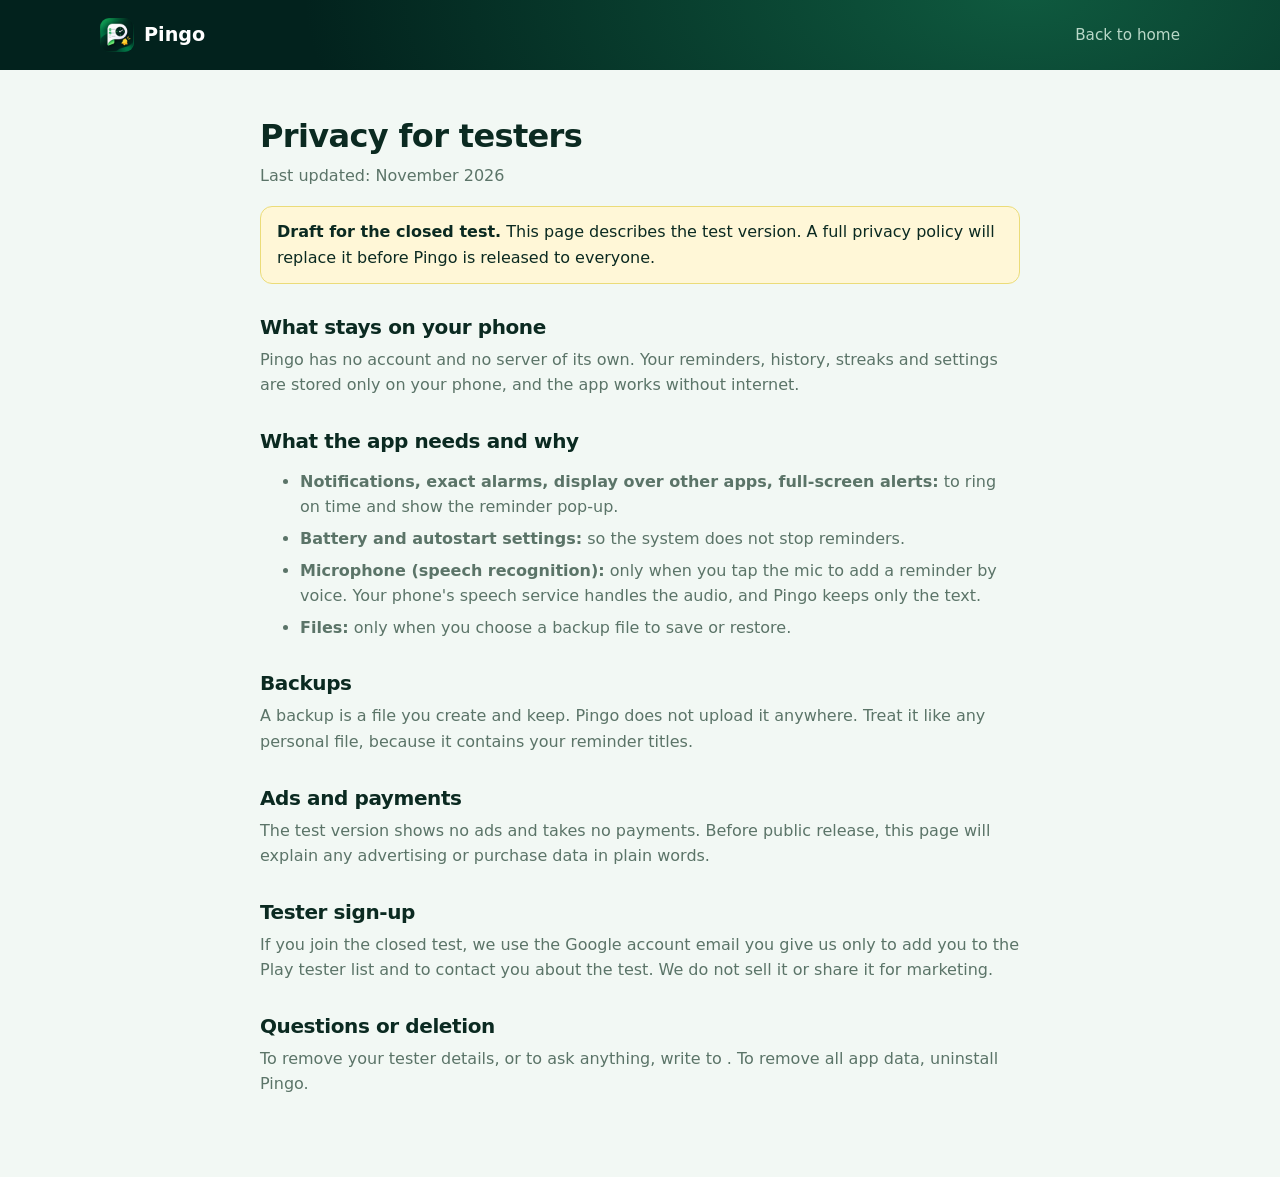
==== privacy.html @ 2e3fc1c7 "Pingo closed-test site Co-Authored-By: Claude Sonnet 5.5 <noreply@anthropic.com> Claude-Session: htt" ====
<!doctype html>
<html lang="en">
<head>
  <meta charset="utf-8">
  <meta name="viewport" content="width=device-width, initial-scale=1">
  <title>Pingo privacy</title>
  <meta name="robots" content="noindex">
  <link rel="icon" type="image/png" href="assets/favicon.png">
  <link rel="stylesheet" href="styles.css">
</head>
<body>
<header class="hero"><div class="wrap"><nav class="nav"><a class="brand" href="index.html"><img src="assets/icon-192.png" alt="" width="34" height="34">Pingo</a><a class="link" href="index.html">Back to home</a></nav></div></header>
<main class="wrap">
  <article class="doc">
    <h1>Privacy for testers</h1>
    <p>Last updated: November 2026</p>
    <div class="draft"><b>Draft for the closed test.</b> This page describes the test version. A full privacy policy will replace it before Pingo is released to everyone.</div>

    <h2>What stays on your phone</h2>
    <p>Pingo has no account and no server of its own. Your reminders, history, streaks and settings are stored only on your phone, and the app works without internet.</p>

    <h2>What the app needs and why</h2>
    <ul>
      <li><b>Notifications, exact alarms, display over other apps, full-screen alerts:</b> to ring on time and show the reminder pop-up.</li>
      <li><b>Battery and autostart settings:</b> so the system does not stop reminders.</li>
      <li><b>Microphone (speech recognition):</b> only when you tap the mic to add a reminder by voice. Your phone's speech service handles the audio, and Pingo keeps only the text.</li>
      <li><b>Files:</b> only when you choose a backup file to save or restore.</li>
    </ul>

    <h2>Backups</h2>
    <p>A backup is a file you create and keep. Pingo does not upload it anywhere. Treat it like any personal file, because it contains your reminder titles.</p>

    <h2>Ads and payments</h2>
    <p>The test version shows no ads and takes no payments. Before public release, this page will explain any advertising or purchase data in plain words.</p>

    <h2>Tester sign-up</h2>
    <p>If you join the closed test, we use the Google account email you give us only to add you to the Play tester list and to contact you about the test. We do not sell it or share it for marketing.</p>

    <h2>Questions or deletion</h2>
    <p>To remove your tester details, or to ask anything, write to <a data-email href="#">the contact address on the home page</a>. To remove all app data, uninstall Pingo.</p>
  </article>
</main>
<script src="app.js"></script>
</body>
</html>
---- styles.css ----
:root {
  --bg: #f2f8f4; --card: #ffffff; --text: #0b2a21; --muted: #5b7468; --border: #cfe3d8;
  --primary: #157f42; --leaf: #1cab5b; --soft: #e3f4ea; --deep: #02221d; --bell: #fed839;
  --danger: #dc2626; --amber: #d97706; --radius: 18px;
}
@media (prefers-color-scheme: dark) {
  :root {
    --bg: #02221d; --card: #0a3228; --text: #e8f5ee; --muted: #9db8ab; --border: #1d5a47;
    --primary: #52d961; --soft: #0f3b2c;
  }
}
* { box-sizing: border-box; }
html { scroll-behavior: smooth; }
body {
  margin: 0; background: var(--bg); color: var(--text); line-height: 1.6;
  font-family: system-ui, -apple-system, "Segoe UI", Roboto, "Helvetica Neue", Arial, sans-serif;
  -webkit-font-smoothing: antialiased;
}
img { max-width: 100%; display: block; }
a { color: var(--primary); }
.wrap { width: min(1080px, 100% - 40px); margin-inline: auto; }
h1, h2, h3 { line-height: 1.15; margin: 0; letter-spacing: -0.02em; }
h2 { font-size: clamp(1.6rem, 3.4vw, 2.2rem); }
p { margin: 0; }
.eyebrow { color: var(--primary); font-weight: 700; font-size: .8rem; letter-spacing: .12em; text-transform: uppercase; }
.lead { color: var(--muted); font-size: 1.08rem; max-width: 60ch; }

/* top bar + hero (always dark) */
.hero { background: radial-gradient(1200px 600px at 80% -10%, #0f5a3f 0%, transparent 60%), var(--deep); color: #e8f5ee; }
.nav { display: flex; align-items: center; justify-content: space-between; padding: 18px 0; gap: 16px; }
.brand { display: flex; align-items: center; gap: 10px; font-weight: 800; font-size: 1.2rem; color: #fff; text-decoration: none; }
.brand img { width: 34px; height: 34px; border-radius: 9px; }
.nav a.link { color: #b9d8c8; text-decoration: none; font-size: .95rem; margin-left: 22px; }
.nav a.link:hover { color: #fff; }
.hero-grid { display: grid; grid-template-columns: 1.1fr .9fr; gap: 48px; align-items: center; padding: 36px 0 84px; }
.tag { display: inline-block; background: rgba(254,216,57,.14); color: var(--bell); border: 1px solid rgba(254,216,57,.35);
  padding: 5px 12px; border-radius: 99px; font-size: .82rem; font-weight: 600; margin-bottom: 18px; }
.hero h1 { font-size: clamp(2.2rem, 5.4vw, 3.6rem); color: #fff; }
.hero h1 em { font-style: normal; color: var(--bell); }
.hero .lead { color: #b9d8c8; margin-top: 18px; }
.cta-row { display: flex; flex-wrap: wrap; gap: 12px; margin-top: 28px; }
.btn { display: inline-flex; align-items: center; justify-content: center; gap: 8px; padding: 14px 22px; border-radius: 14px;
  font-weight: 700; font-size: 1rem; text-decoration: none; border: 1.5px solid transparent; cursor: pointer; font-family: inherit; }
.btn.primary { background: var(--bell); color: #02221d; }
.btn.primary:hover { filter: brightness(1.05); }
.btn.ghost { border-color: rgba(255,255,255,.3); color: #fff; background: transparent; }
.btn.ghost:hover { background: rgba(255,255,255,.08); }
.btn.green { background: var(--primary); color: #fff; }
@media (prefers-color-scheme: dark) { .btn.green { color: #02221d; } }
.btn.outline { border-color: var(--border); color: var(--text); background: var(--card); }
.btn[aria-disabled="true"] { opacity: .55; pointer-events: none; }
.hero .note { color: #86ab99; font-size: .88rem; margin-top: 14px; }

/* phone mock of the real reminder popup */
.phone { position: relative; width: min(300px, 80%); margin-inline: auto; aspect-ratio: 9/18.5; background: #06150f;
  border-radius: 38px; padding: 12px; border: 2px solid #1d5a47; box-shadow: 0 30px 70px rgba(0,0,0,.5); }
.screen { position: absolute; inset: 12px; border-radius: 28px; overflow: hidden;
  background: linear-gradient(160deg, #1c3a30 0%, #0a1f18 100%); display: grid; place-items: center; padding: 14px; }
.screen .clock { position: absolute; top: 26px; width: 100%; text-align: center; color: #fff; font-size: 2.6rem; font-weight: 300; }
.screen .clock small { display: block; font-size: .8rem; opacity: .7; font-weight: 400; }
.popup { background: #fff; color: #0b2a21; border-radius: 20px; padding: 18px 14px 14px; width: 100%; text-align: center; margin-top: 40px; }
.popup .pri { color: var(--danger); font-weight: 800; font-size: .72rem; }
.popup .t { font-weight: 800; font-size: 1.2rem; margin: 6px 0 2px; }
.popup .d { color: #5b7468; font-size: .8rem; }
.popup .row { display: flex; gap: 6px; margin: 14px 0 10px; }
.popup .row span { flex: 1; border: 1px solid #cfe3d8; border-radius: 10px; padding: 8px 2px; font-size: .68rem; }
.popup .done { background: #157f42; color: #fff; border-radius: 10px; padding: 10px; font-weight: 700; font-size: .85rem; }
.popup .dis { color: #5b7468; font-size: .75rem; margin-top: 10px; }
.float { position: absolute; background: #fff; color: #0b2a21; border-radius: 14px; padding: 10px 12px; font-size: .78rem;
  box-shadow: 0 14px 34px rgba(0,0,0,.35); display: flex; gap: 8px; align-items: center; }
.float b { display: block; font-size: .82rem; }
.float.a { left: -44px; bottom: 90px; }
.float.b { right: -40px; top: -14px; }

/* sections */
section { padding: 76px 0; }
.alt { background: color-mix(in srgb, var(--soft) 55%, var(--bg)); }
.head { display: grid; gap: 12px; margin-bottom: 38px; }
.grid { display: grid; gap: 16px; }
.g3 { grid-template-columns: repeat(3, 1fr); }
.g2 { grid-template-columns: repeat(2, 1fr); }
.card { background: var(--card); border: 1px solid var(--border); border-radius: var(--radius); padding: 22px; }
.card h3 { font-size: 1.05rem; margin: 12px 0 6px; letter-spacing: -0.01em; }
.card p { color: var(--muted); font-size: .96rem; }
.ico { width: 44px; height: 44px; border-radius: 12px; background: var(--soft); display: grid; place-items: center; font-size: 1.4rem; }

.pain { display: flex; flex-wrap: wrap; gap: 10px; margin-top: 8px; }
.pain span { background: var(--card); border: 1px solid var(--border); padding: 8px 14px; border-radius: 99px; font-size: .95rem; }

.steps { counter-reset: s; display: grid; gap: 16px; grid-template-columns: repeat(3, 1fr); }
.step { background: var(--card); border: 1px solid var(--border); border-radius: var(--radius); padding: 24px; position: relative; display: flex; flex-direction: column; gap: 10px; }
.step::before { counter-increment: s; content: counter(s); width: 34px; height: 34px; border-radius: 50%; background: var(--primary);
  color: #fff; display: grid; place-items: center; font-weight: 800; }
@media (prefers-color-scheme: dark) { .step::before { color: #02221d; } }
.step h3 { font-size: 1.1rem; }
.step p { color: var(--muted); font-size: .95rem; flex: 1; }
.callout { margin-top: 22px; background: color-mix(in srgb, var(--bell) 18%, var(--card)); border: 1px solid color-mix(in srgb, var(--bell) 60%, var(--border));
  border-radius: var(--radius); padding: 18px 22px; display: flex; gap: 14px; align-items: flex-start; }
.callout b { display: block; }
.meter { height: 10px; border-radius: 99px; background: var(--soft); overflow: hidden; margin-top: 10px; max-width: 340px; }
.meter i { display: block; height: 100%; background: var(--leaf); border-radius: 99px; width: 0; transition: width .6s; }

.tests { display: grid; gap: 10px; }
.tests label { display: flex; gap: 14px; align-items: flex-start; background: var(--card); border: 1px solid var(--border); border-radius: 14px; padding: 14px 16px; cursor: pointer; }
.tests input { width: 20px; height: 20px; margin-top: 3px; accent-color: var(--primary); flex: none; }
.tests b { display: block; }
.tests span { color: var(--muted); font-size: .93rem; }
.tests input:checked + div b { text-decoration: line-through; opacity: .6; }

details { background: var(--card); border: 1px solid var(--border); border-radius: 14px; padding: 16px 18px; }
details + details { margin-top: 10px; }
summary { cursor: pointer; font-weight: 700; list-style: none; display: flex; justify-content: space-between; gap: 12px; }
summary::after { content: "+"; color: var(--primary); font-size: 1.3rem; line-height: 1; }
details[open] summary::after { content: "–"; }
details p { color: var(--muted); margin-top: 10px; }

.final { background: var(--deep); color: #e8f5ee; text-align: center; }
.final h2 { color: #fff; }
.final .lead { color: #b9d8c8; margin: 14px auto 26px; }
.final .cta-row { justify-content: center; }
footer { background: #01140f; color: #86ab99; padding: 30px 0; font-size: .9rem; }
footer .wrap { display: flex; flex-wrap: wrap; gap: 14px; justify-content: space-between; }
footer a { color: #b9d8c8; }

.reveal { opacity: 0; transform: translateY(14px); transition: opacity .5s ease, transform .5s ease; }
.reveal.in { opacity: 1; transform: none; }
@media (prefers-reduced-motion: reduce) { .reveal { opacity: 1; transform: none; transition: none; } html { scroll-behavior: auto; } }

@media (max-width: 860px) {
  .hero-grid { grid-template-columns: 1fr; padding-bottom: 56px; }
  .phone { width: min(250px, 72%); }
  .float { display: none; }
  .g3, .steps { grid-template-columns: 1fr; }
  .g2 { grid-template-columns: 1fr; }
  .nav a.link { display: none; }
  section { padding: 56px 0; }
}

/* privacy page */
.doc { max-width: 760px; margin: 0 auto; padding: 48px 0 80px; }
.doc h1 { font-size: 2rem; margin-bottom: 8px; }
.doc h2 { font-size: 1.25rem; margin: 32px 0 8px; }
.doc p, .doc li { color: var(--muted); }
.doc li { margin: 6px 0; }
.draft { background: color-mix(in srgb, var(--bell) 20%, var(--card)); border: 1px solid color-mix(in srgb, var(--bell) 60%, var(--border)); border-radius: 12px; padding: 12px 16px; margin: 18px 0; color: var(--text); }
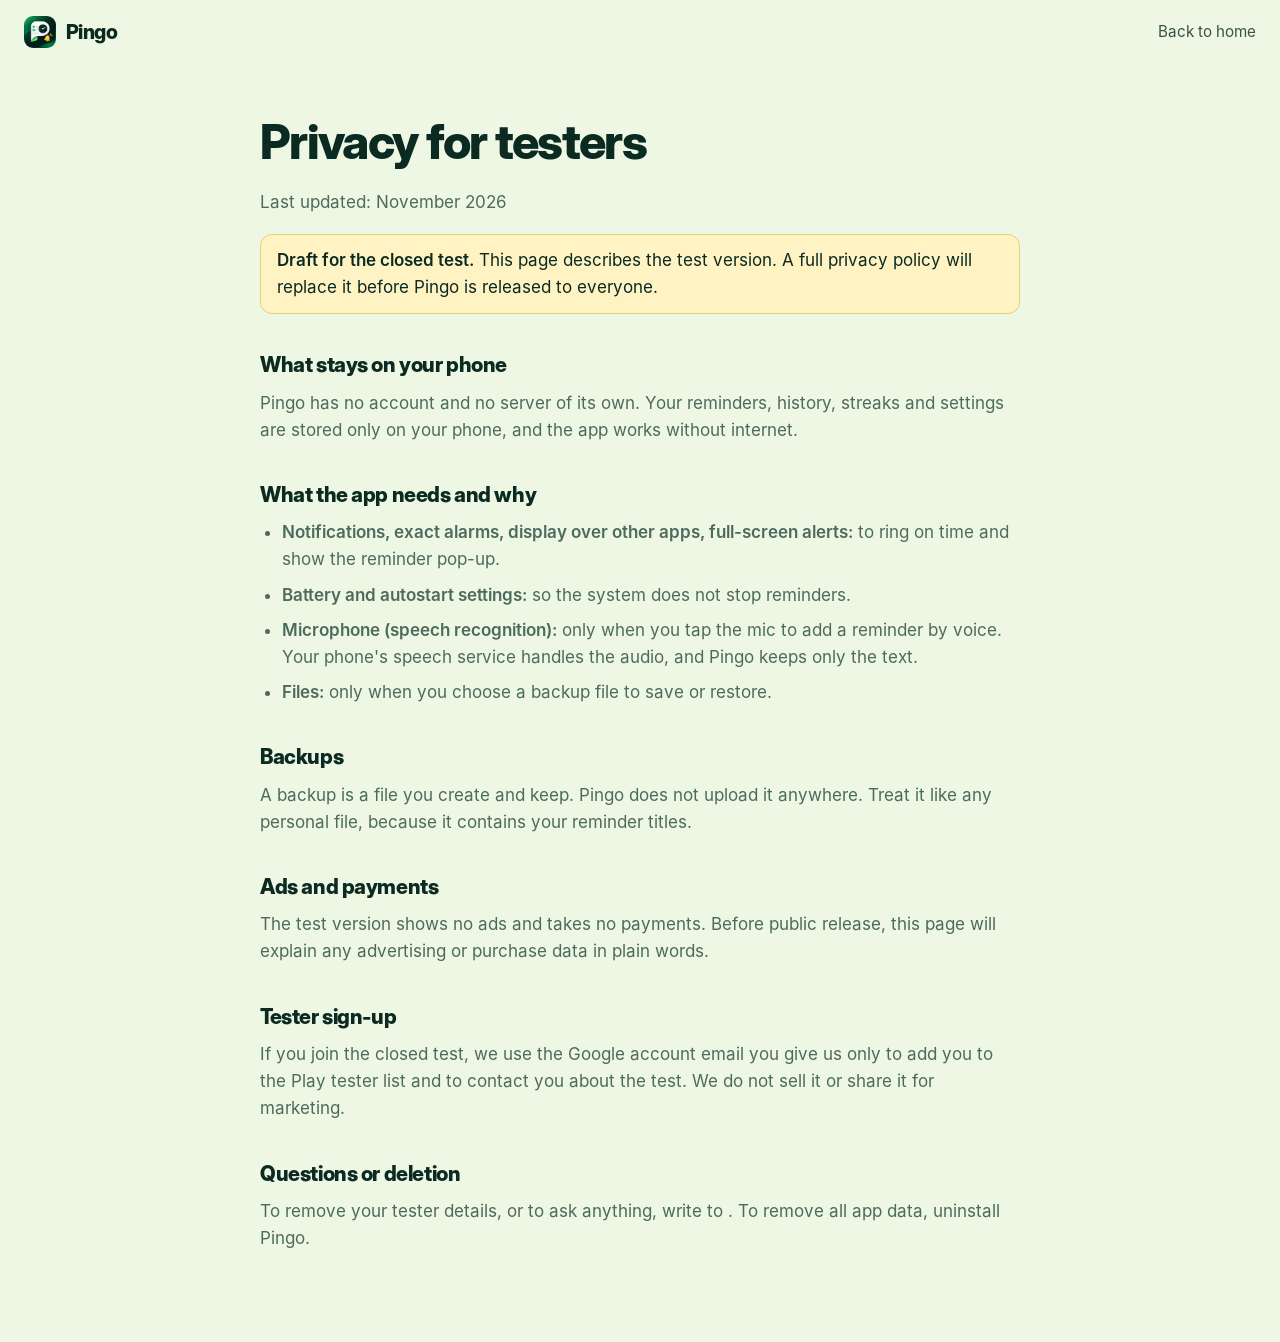
==== commit 79fabb38: "Redesign site as a scroll story: a day with Pingo Sticky phone follows a 7:30 AM to 10:30 PM day wit" ====
--- a/privacy.html
+++ b/privacy.html
@@ -8,9 +8,9 @@
   <link rel="icon" type="image/png" href="assets/favicon.png">
   <link rel="stylesheet" href="styles.css">
 </head>
-<body>
-<header class="hero"><div class="wrap"><nav class="nav"><a class="brand" href="index.html"><img src="assets/icon-192.png" alt="" width="34" height="34">Pingo</a><a class="link" href="index.html">Back to home</a></nav></div></header>
-<main class="wrap">
+<body class="doc-page">
+<header class="nav"><div class="wrap bar"><a class="brand" href="index.html"><img src="assets/icon-192.png" alt="" width="32" height="32">Pingo</a><nav><a href="index.html">Back to home</a></nav></div></header>
+<main>
   <article class="doc">
     <h1>Privacy for testers</h1>
     <p>Last updated: November 2026</p>
--- a/styles.css
+++ b/styles.css
@@ -1,145 +1,374 @@
+/* Pingo closed-test site. One idea: a day with the app, from morning light to night. */
+@font-face { font-family: "Inter"; src: url(assets/fonts/inter-400.woff) format("woff"); font-weight: 400; font-display: swap; }
+@font-face { font-family: "Inter"; src: url(assets/fonts/inter-600.woff) format("woff"); font-weight: 600; font-display: swap; }
+@font-face { font-family: "Inter Display"; src: url(assets/fonts/display-800.woff) format("woff"); font-weight: 800; font-display: swap; }
+@font-face { font-family: "Inter Display"; src: url(assets/fonts/display-300.woff) format("woff"); font-weight: 300; font-display: swap; }
+
 :root {
-  --bg: #f2f8f4; --card: #ffffff; --text: #0b2a21; --muted: #5b7468; --border: #cfe3d8;
-  --primary: #157f42; --leaf: #1cab5b; --soft: #e3f4ea; --deep: #02221d; --bell: #fed839;
-  --danger: #dc2626; --amber: #d97706; --radius: 18px;
-}
-@media (prefers-color-scheme: dark) {
-  :root {
-    --bg: #02221d; --card: #0a3228; --text: #e8f5ee; --muted: #9db8ab; --border: #1d5a47;
-    --primary: #52d961; --soft: #0f3b2c;
-  }
+  --dawn: #eef6e4; --mint: #e1f3e8; --amber: #ffecb0; --dusk: #1f6b4e; --night: #02221d;
+  --ink: #0b2a21; --muted: #4d6b5d; --leaf: #1cab5b; --leaf-dk: #157f42; --bell: #fed839; --alarm: #dc2626;
+  --font: "Inter", system-ui, -apple-system, "Segoe UI", Roboto, Arial, sans-serif;
+  --display: "Inter Display", "Inter", system-ui, sans-serif;
 }
 * { box-sizing: border-box; }
 html { scroll-behavior: smooth; }
-body {
-  margin: 0; background: var(--bg); color: var(--text); line-height: 1.6;
-  font-family: system-ui, -apple-system, "Segoe UI", Roboto, "Helvetica Neue", Arial, sans-serif;
-  -webkit-font-smoothing: antialiased;
+body { margin: 0; font-family: var(--font); color: var(--ink); background: var(--night); line-height: 1.6; -webkit-font-smoothing: antialiased; font-size: 17px; }
+img { max-width: 100%; display: block; }
+a { color: inherit; }
+h1, h2, h3, h4, p, ol, ul { margin: 0; padding: 0; }
+ol, ul { list-style: none; }
+.wrap { width: min(1240px, 100% - 48px); margin-inline: auto; }
+.sr { position: absolute; width: 1px; height: 1px; overflow: hidden; clip: rect(0 0 0 0); white-space: nowrap; }
+:focus-visible { outline: 3px solid var(--leaf-dk); outline-offset: 3px; border-radius: 6px; }
+.night :focus-visible, .nav.dark :focus-visible, footer :focus-visible { outline-color: var(--bell); }
+h1, h2, h3 { font-family: var(--display); font-weight: 800; letter-spacing: -.035em; }
+
+/* ---------- buttons ---------- */
+.btn { display: inline-flex; align-items: center; justify-content: center; padding: .9em 1.5em; border-radius: 14px; font: 600 1rem var(--font);
+  text-decoration: none; border: 1.5px solid transparent; cursor: pointer; transition: transform .18s ease, background-color .2s, box-shadow .2s; }
+.btn:hover { transform: translateY(-2px); }
+.btn:active { transform: translateY(0) scale(.98); }
+.btn.primary { background: var(--leaf-dk); color: #fff; }
+.btn.primary:hover { box-shadow: 0 10px 24px rgba(21,127,66,.35); }
+.night .btn.primary { background: var(--bell); color: #02221d; }
+.night .btn.primary:hover { box-shadow: 0 10px 24px rgba(254,216,57,.28); }
+.btn.primary.dark { background: var(--ink); color: #fff; }
+.btn.quiet { border-color: currentColor; color: var(--ink); background: transparent; }
+.btn.quiet.dk { color: #e6f3ec; border-color: rgba(230,243,236,.4); }
+.btn.mini { padding: .5em 1em; font-size: .9rem; border-radius: 10px; background: var(--leaf-dk); color: #fff; margin-left: 8px; }
+.nav.dark .btn.mini { background: var(--bell); color: #02221d; }
+.btn[aria-disabled="true"] { opacity: .5; pointer-events: none; }
+
+/* ---------- nav ---------- */
+.nav { position: fixed; inset: 0 0 auto 0; z-index: 60; color: var(--ink); transition: background-color .3s, color .3s, box-shadow .3s; }
+.nav.stuck { background: rgba(238,246,228,.82); backdrop-filter: blur(14px); -webkit-backdrop-filter: blur(14px); box-shadow: 0 1px 0 rgba(11,42,33,.08); }
+.nav.dark { color: #e6f3ec; }
+.nav.dark.stuck { background: rgba(2,34,29,.78); box-shadow: 0 1px 0 rgba(255,255,255,.08); }
+.bar { display: flex; align-items: center; justify-content: space-between; height: 64px; }
+.brand { display: flex; align-items: center; gap: 10px; font: 800 1.25rem var(--display); letter-spacing: -.03em; text-decoration: none; }
+.brand img { width: 32px; height: 32px; border-radius: 9px; }
+.nav nav { display: flex; align-items: center; gap: 26px; font-size: .95rem; }
+.nav nav a { text-decoration: none; opacity: .8; }
+.nav nav a:hover { opacity: 1; }
+.nav nav a.btn { opacity: 1; }
+
+/* ---------- hero (morning) ---------- */
+.hero { position: relative; overflow: hidden; background-color: var(--dawn);
+  background-image: radial-gradient(55% 60% at 88% 8%, rgba(254,216,57,.55), transparent 70%), radial-gradient(50% 55% at 8% 95%, rgba(28,171,91,.22), transparent 70%);
+  background-size: 150% 150%, 150% 150%; background-repeat: no-repeat; animation: sky 22s ease-in-out infinite alternate; }
+@keyframes sky { from { background-position: 100% 0, 0 100%; } to { background-position: 60% 30%, 30% 70%; } }
+.ghost { position: absolute; left: -2vw; bottom: -5vw; font: 800 clamp(200px, 36vw, 560px)/.8 var(--display); letter-spacing: -.06em; color: rgba(11,42,33,.055); pointer-events: none; user-select: none; }
+.hero-grid { position: relative; display: grid; grid-template-columns: 1.05fr .95fr; gap: 40px; align-items: center; min-height: 100vh; padding: 110px 0 80px; }
+.pill { display: inline-flex; align-items: center; gap: 10px; background: rgba(21,127,66,.1); color: #0c5a31; padding: 7px 14px; border-radius: 99px; font-size: .88rem; font-weight: 600; }
+.pill i { width: 8px; height: 8px; border-radius: 50%; background: var(--leaf); animation: blink 1.8s ease-in-out infinite; }
+@keyframes blink { 50% { opacity: .3; transform: scale(.7); } }
+.hero h1 { font-size: clamp(2.9rem, 6.4vw, 5.7rem); line-height: .96; margin: 22px 0 22px; max-width: 11ch; }
+.lead { font-size: 1.15rem; color: var(--muted); max-width: 34rem; }
+.hero .cta { display: flex; flex-wrap: wrap; gap: 12px; margin-top: 30px; }
+.fine { margin-top: 18px; font-size: .9rem; color: var(--muted); }
+
+/* ---------- phone ---------- */
+.phone-wrap { display: grid; place-items: center; --pf: 15px; }
+.phone { --ink: #0b2a21; font-size: var(--pf); width: 20em; aspect-ratio: 1 / 2.05; background: #08130f; border-radius: 3em; padding: .55em; position: relative;
+  box-shadow: 0 0 0 .12em #1c3a30, 0 3em 6em -1em rgba(2,34,29,.55); }
+.hero .phone { transform: perspective(1600px) rotateY(-9deg) rotateX(3deg) rotate(1.5deg); }
+.glass { position: absolute; inset: .55em; border-radius: 2.5em; overflow: hidden; color: #fff;
+  background: radial-gradient(120% 80% at 80% 0%, #2c6b55 0%, transparent 60%), linear-gradient(170deg, #1d4d3f, #0a1f18); }
+.glass:has(.scr.app.on) { background: #f2f8f4; }
+.sb { position: absolute; top: 1em; left: 1.7em; right: 1.7em; display: flex; justify-content: space-between; font-size: .72em; font-weight: 600; z-index: 3; transition: color .3s; }
+.glass:has(.scr.app.on) .sb { color: var(--ink); }
+.bat { width: 1.5em; height: .75em; border: 1.5px solid currentColor; border-radius: .22em; position: relative; }
+.bat::after { content: ""; position: absolute; inset: 1px 35% 1px 1px; background: currentColor; border-radius: .1em; }
+.lock { text-align: center; padding-top: 4.6em; }
+.lt { font: 300 4.4em/1 var(--display); letter-spacing: -.03em; }
+.ld { font-size: .8em; opacity: .75; margin-top: .4em; }
+.notes { padding: 0 1em; display: grid; gap: .6em; }
+.hero .notes { position: absolute; left: 0; right: 0; top: 14em; }
+.note { background: rgba(255,255,255,.94); color: var(--ink); border-radius: 1.25em; padding: .85em; display: grid; grid-template-columns: auto 1fr auto; gap: .7em; align-items: center; box-shadow: 0 .6em 1.4em rgba(0,0,0,.18); }
+.note strong { display: block; font-size: .82em; }
+.note span { font-size: .68em; color: #5b7468; }
+.note em { font-size: .62em; color: #5b7468; font-style: normal; align-self: start; }
+.app { width: 2.2em; height: 2.2em; border-radius: .6em; background: linear-gradient(145deg, #1cab5b, #0a5a35); color: #fff; display: grid; place-items: center; font: 800 1em var(--display); }
+.acts { grid-column: 1 / -1; display: flex; gap: .5em; margin-top: .2em; }
+.acts u { flex: 1; text-align: center; text-decoration: none; font-size: .68em; font-weight: 600; padding: .7em .3em; border-radius: .8em; background: #e7efe9; }
+.acts u.hot { background: var(--leaf-dk); color: #fff; }
+/* the one orchestrated moment in the hero: three reminders arrive on the lock screen */
+.hero .note { animation: arrive .8s cubic-bezier(.2,1.15,.3,1) both; }
+.hero .n1 { animation-delay: 1s; } .hero .n2 { animation-delay: 1.8s; } .hero .n3 { animation-delay: 2.6s; }
+.hero .n1, .hero .n2, .hero .n3 { }
+@keyframes arrive { from { opacity: 0; transform: translateY(-3.5em) scale(.94); } to { opacity: 1; transform: none; } }
+.hero .glass { animation: buzz .45s ease 1s, buzz .45s ease 1.8s, buzz .45s ease 2.6s; }
+@keyframes buzz { 0%, 100% { translate: 0 0; } 20% { translate: -.25em 0; } 40% { translate: .25em 0; } 60% { translate: -.18em 0; } 80% { translate: .12em 0; } }
+/* notes stack: n2 and n3 sit below n1 */
+.hero .notes { grid-template-rows: auto; }
+
+/* ---------- a day with Pingo (sticky story) ---------- */
+.day { position: relative; overflow: clip; background-color: var(--bg, var(--dawn)); color: var(--ink); --bg: #eef6e4; --mut: #4d6b5d; --acc: #157f42; --rail: rgba(11,42,33,.28);
+  transition: background-color .9s ease, color .6s ease; }
+.day[data-stage="2"] { --bg: #e1f3e8; }
+.day[data-stage="3"] { --bg: #d6efe2; }
+.day[data-stage="4"] { --bg: #ffecb0; --acc: #8a5a00; }
+.day[data-stage="5"] { --bg: #1f6b4e; --ink: #eaf6ee; --mut: #c4dccf; --acc: #fed839; --rail: rgba(234,246,238,.35); }
+.day[data-stage="6"] { --bg: #02221d; --ink: #eaf6ee; --mut: #a9c6b8; --acc: #fed839; --rail: rgba(234,246,238,.3); }
+.day .layer { position: sticky; top: 0; height: 100vh; margin-bottom: -100vh; z-index: 1; pointer-events: none; }
+.bigtime { position: absolute; left: max(2vw, calc((100vw - 1240px) / 2)); top: 50%; height: 1em; font: 800 clamp(120px, 21vw, 340px)/1 var(--display); letter-spacing: -.06em; transform: translateY(-50%); white-space: nowrap; }
+.bigtime span { position: absolute; left: 0; top: 0; color: color-mix(in srgb, var(--ink) 6.5%, transparent); opacity: 0; transform: translateY(22%); transition: opacity .6s ease, transform .7s cubic-bezier(.2,.8,.2,1), color .6s; }
+.bigtime span.on { opacity: 1; transform: none; }
+.stagephone { position: absolute; right: max(7vw, calc((100vw - 1240px) / 2 + 90px)); top: 50%; transform: translateY(-50%); --pf: min(15px, calc(100vh / 45)); }
+.rail { position: absolute; right: max(1.6vw, calc((100vw - 1240px) / 2 - 10px)); top: 50%; transform: translateY(-50%); display: grid; gap: 18px; pointer-events: auto; }
+.rail li { position: relative; text-align: right; font-size: .78rem; font-weight: 600; color: var(--mut); padding-right: 16px; transition: color .3s; }
+.rail li::after { content: ""; position: absolute; right: 0; top: 50%; width: 7px; height: 7px; margin-top: -3.5px; border-radius: 50%; background: var(--rail); transition: background-color .3s, transform .3s; }
+.rail li.on { color: var(--ink); }
+.rail li.on::after { background: var(--acc); transform: scale(1.7); }
+.rail a { text-decoration: none; }
+.steps { position: relative; z-index: 2; }
+.step { min-height: 100vh; display: flex; align-items: center; }
+.step .t { max-width: 26rem; opacity: .28; transform: translateY(16px); transition: opacity .5s ease, transform .6s cubic-bezier(.2,.8,.2,1); }
+.step.act .t { opacity: 1; transform: none; }
+.step time { font-weight: 600; font-size: 1rem; color: var(--acc); transition: color .6s; }
+.step h3 { font-size: clamp(2.1rem, 3.8vw, 3.4rem); line-height: 1; margin: 10px 0 16px; color: var(--ink); transition: color .6s; }
+.step p { color: var(--mut); font-size: 1.05rem; transition: color .6s; }
+
+/* screens inside the story phone */
+.scr { position: absolute; inset: 0; opacity: 0; transform: translateY(1.2em) scale(.98); transition: opacity .5s ease, transform .6s cubic-bezier(.2,.8,.2,1); pointer-events: none; }
+.scr.on { opacity: 1; transform: none; }
+.scr[data-s="3"], .scr[data-s="4"], .scr[data-s="5"] { color: var(--ink); padding: 3.4em 1.3em 1em; background: #f2f8f4; }
+.scr.night { background: #04130f; padding: 3.4em 1.2em 1em; }
+.vh { font: 800 1.5em var(--display); letter-spacing: -.03em; margin-bottom: .7em; }
+/* 1 water */
+.scr[data-s="1"] .notes { margin-top: 2.2em; }
+.count { margin: 1.2em 1em 0; background: rgba(255,255,255,.1); border-radius: 1.1em; padding: .9em; display: grid; gap: .5em; }
+.count span { font-size: .7em; opacity: .8; }
+.count b { font-size: .95em; }
+.cups { display: flex; gap: .35em; }
+.cups i { flex: 1; height: 1.7em; border-radius: .45em .45em .7em .7em; background: rgba(255,255,255,.18); }
+.cups i.f { background: #58c7ff; }
+.cups i.g { background: rgba(255,255,255,.18); }
+.scr.on .cups i.g { animation: fillcup .5s ease 1.7s forwards; }
+@keyframes fillcup { to { background: #58c7ff; } }
+.scr.on .acts .hot { animation: tap 1.2s ease 1.3s; }
+@keyframes tap { 0%, 100% { transform: none; filter: none; } 35% { transform: scale(.9); filter: brightness(1.3); } }
+/* 2 medicine */
+.dim { position: absolute; inset: 0; background: rgba(0,0,0,.45); }
+.popup { position: absolute; left: 1em; right: 1em; top: 9em; background: #fff; color: var(--ink); border-radius: 1.4em; padding: 1.1em 1em .9em; text-align: center; }
+.popup .hi { color: var(--alarm); font-weight: 800; font-size: .72em; }
+.popup h4 { font: 800 1.35em var(--display); letter-spacing: -.02em; margin: .3em 0 .1em; }
+.popup p { font-size: .8em; color: #5b7468; }
+.row3 { display: flex; gap: .4em; margin: 1em 0 .7em; }
+.row3 u { flex: 1; text-decoration: none; font-size: .64em; border: 1px solid #cfe3d8; border-radius: .8em; padding: .8em .2em; }
+.cta2 { background: var(--leaf-dk); color: #fff; font-weight: 600; border-radius: .8em; padding: .75em; font-size: .9em; }
+.popup .skip { margin-top: .8em; }
+.scr.on .cta2 { animation: tap 1.2s ease 1.6s; }
+.streak { position: absolute; left: 50%; top: 27em; transform: translateX(-50%) scale(.6); opacity: 0; display: flex; align-items: center; gap: .6em; background: #fff; color: var(--ink); border-radius: 99px; padding: .8em 1.2em; font-size: 1.05em; box-shadow: 0 1em 2em rgba(0,0,0,.3); white-space: nowrap; }
+.streak span { font-size: 1.4em; }
+.scr.on .streak { animation: streakIn .6s cubic-bezier(.3,1.5,.5,1) 2.9s forwards; }
+@keyframes streakIn { to { opacity: 1; transform: translateX(-50%) scale(1); } }
+/* 3 voice */
+.wave { display: flex; align-items: center; justify-content: center; gap: .3em; height: 4.5em; }
+.wave i { width: .38em; height: 40%; border-radius: 1em; background: var(--leaf-dk); }
+.scr.on .wave i { animation: wv .9s ease-in-out infinite; }
+.wave i:nth-child(2n) { animation-delay: .15s !important; } .wave i:nth-child(3n) { animation-delay: .3s !important; } .wave i:nth-child(5n) { animation-delay: .45s !important; }
+@keyframes wv { 50% { height: 100%; } }
+.said { text-align: center; font-weight: 600; margin: .8em 0 1.2em; min-height: 1.5em; font-size: 1.05em; }
+.said span { display: inline-block; overflow: hidden; white-space: nowrap; vertical-align: bottom; width: 0; border-right: 2px solid var(--leaf-dk); }
+.scr.on .said span { animation: type 1.6s steps(17) .4s forwards; }
+@keyframes type { to { width: 9.4em; border-color: transparent; } }
+.filled { background: #fff; border: 1px solid #cfe3d8; border-radius: 1.2em; padding: 1em; opacity: 0; transform: translateY(1em); }
+.scr.on .filled { animation: slideUp .6s cubic-bezier(.2,.8,.2,1) 2.3s forwards; }
+@keyframes slideUp { to { opacity: 1; transform: none; } }
+.filled small { color: #5b7468; font-size: .7em; }
+.frow { display: flex; justify-content: space-between; align-items: center; margin-top: .5em; }
+.frow b { font: 800 1.3em var(--display); }
+.chip { background: #fff3c4; color: #7a4b00; font-size: .68em; font-weight: 600; padding: .3em .8em; border-radius: 99px; }
+.dim2 { font-size: .74em; color: #5b7468; }
+.save { margin-top: 1em; background: var(--leaf-dk); color: #fff; border-radius: .8em; text-align: center; padding: .75em; font-weight: 600; font-size: .9em; }
+/* 4 focus */
+.ring { position: relative; width: 11em; height: 11em; margin: .5em auto 1.2em; }
+.ring svg { width: 100%; height: 100%; transform: rotate(-90deg); }
+.ring circle { fill: none; stroke-width: 9; }
+.ring .tr { stroke: #d5e8dc; }
+.ring .pr { stroke: var(--leaf-dk); stroke-linecap: round; stroke-dasharray: 326.7; stroke-dashoffset: 40; }
+.scr.on .pr { animation: ringfill 1.8s cubic-bezier(.2,.8,.2,1) .2s both; }
+@keyframes ringfill { from { stroke-dashoffset: 326.7; } to { stroke-dashoffset: 40; } }
+.rt { position: absolute; inset: 0; display: grid; place-content: center; text-align: center; }
+.rt b { font: 800 2.3em var(--display); letter-spacing: -.04em; }
+.rt span { font-size: .75em; color: #5b7468; }
+.quiet { display: flex; gap: .8em; align-items: center; background: #fff; border: 1px solid #cfe3d8; border-radius: 1.1em; padding: .8em; margin-top: .6em; }
+.quiet > span { font-size: 1.4em; }
+.quiet strong { display: block; font-size: .82em; }
+.quiet div span { font-size: .68em; color: #5b7468; }
+/* 5 progress */
+.big7 { display: flex; align-items: baseline; gap: .4em; }
+.big7 b { font: 800 4.6em/1 var(--display); letter-spacing: -.05em; color: var(--leaf-dk); }
+.big7 span { font-weight: 600; }
+.bars { display: flex; align-items: flex-end; gap: .5em; height: 7.5em; margin-top: 1.1em; }
+.bars i { flex: 1; height: var(--h); background: var(--leaf); border-radius: .45em; }
+.bars i.today { background: var(--bell); }
+.scr.on .bars i { animation: grow .8s cubic-bezier(.2,.8,.2,1) both; transform-origin: bottom; }
+.bars i:nth-child(1) { animation-delay: .1s !important; } .bars i:nth-child(2) { animation-delay: .17s !important; } .bars i:nth-child(3) { animation-delay: .24s !important; }
+.bars i:nth-child(4) { animation-delay: .31s !important; } .bars i:nth-child(5) { animation-delay: .38s !important; } .bars i:nth-child(6) { animation-delay: .45s !important; } .bars i:nth-child(7) { animation-delay: .52s !important; }
+@keyframes grow { from { transform: scaleY(0); } }
+.days { display: flex; gap: .5em; margin-top: .4em; }
+.days span { flex: 1; text-align: center; font-size: .66em; color: #5b7468; }
+.goal { display: flex; justify-content: space-between; margin-top: 1.3em; background: #fff; border: 1px solid #cfe3d8; border-radius: 1.1em; padding: .9em; font-size: .9em; }
+/* 6 night */
+.moon { font-size: 2.6em; text-align: center; margin: .6em 0 .5em; color: #fed839; }
+.qh { display: flex; justify-content: space-between; background: rgba(255,255,255,.08); border-radius: 1em; padding: .8em; font-size: .85em; }
+.widget { margin-top: .9em; background: #f2f8f4; color: var(--ink); border-radius: 1.3em; padding: .9em; font-size: .85em; display: grid; gap: .35em; }
+.widget small { font-weight: 600; color: #157f42; }
+.widget span { display: inline-block; width: 5em; color: #5b7468; font-size: .85em; }
+.scr.on .widget > div { animation: slideUp .5s ease both; }
+.scr.on .widget > div:nth-of-type(1) { animation-delay: .3s; } .scr.on .widget > div:nth-of-type(2) { animation-delay: .45s; } .scr.on .widget > div:nth-of-type(3) { animation-delay: .6s; }
+.widget > div { opacity: 1; }
+.file { display: flex; gap: .7em; align-items: center; margin-top: .9em; background: rgba(255,255,255,.08); border-radius: 1em; padding: .8em; }
+.file > span { font-size: 1.4em; }
+.file strong { display: block; font-size: .8em; }
+.file div span { font-size: .66em; opacity: .7; }
+.file i { margin-left: auto; font-style: normal; width: 1.7em; height: 1.7em; border-radius: 50%; background: var(--leaf); display: grid; place-items: center; font-weight: 800; }
+.scr.on .file i { animation: pop .5s cubic-bezier(.3,1.6,.5,1) 1.1s both; }
+@keyframes pop { from { transform: scale(0); } }
+
+/* ---------- night sections ---------- */
+.night { background: var(--night); color: #e6f3ec; }
+.sec { padding: clamp(72px, 10vw, 140px) 0; }
+.sec h2 { font-size: clamp(2.1rem, 4.6vw, 3.8rem); line-height: 1; max-width: 16ch; }
+.night .lead { color: #a9c6b8; margin-top: 18px; }
+
+/* bento */
+.bento { display: grid; grid-template-columns: repeat(6, 1fr); gap: 14px; margin-top: 44px; }
+.tile { border-radius: 22px; padding: clamp(22px, 2.6vw, 34px); background: #0a3228; border: 1px solid #14493a; display: flex; flex-direction: column; gap: 10px; }
+.tile h3 { font-size: clamp(1.3rem, 2vw, 1.75rem); line-height: 1.05; }
+.tile p { color: #a9c6b8; font-size: .98rem; max-width: 34ch; }
+.t-many { grid-column: 1 / 4; grid-row: 1 / 3; border-radius: 30px; }
+.t-tmpl { grid-column: 4 / 7; background: #0f3b2c; }
+.t-pri { grid-column: 4 / 7; grid-row: 2 / 4; border-radius: 30px; }
+.t-off { grid-column: 1 / 4; background: var(--bell); border-color: var(--bell); color: #02221d; justify-content: flex-end; }
+.t-off p { color: #3b3200; }
+.num { font: 800 clamp(5rem, 11vw, 9rem)/.8 var(--display); letter-spacing: -.06em; color: #02221d !important; max-width: none !important; }
+.points { margin-top: auto; padding-top: 18px; display: grid; gap: 0; position: relative; }
+.points::before { content: ""; position: absolute; left: 7px; top: 22px; bottom: 22px; width: 2px; background: #1d5a47; }
+.points li { position: relative; padding: 14px 0 14px 34px; font: 800 1.15rem var(--display); letter-spacing: -.02em; }
+.points li::before { content: ""; position: absolute; left: 0; top: 50%; width: 16px; height: 16px; margin-top: -8px; border-radius: 50%; background: #0a3228; border: 3px solid #4fb98a; }
+.points li.now::before { background: var(--bell); border-color: var(--bell); box-shadow: 0 0 0 6px rgba(254,216,57,.18); }
+.points span { display: block; font: 400 .8rem var(--font); letter-spacing: 0; color: #a9c6b8; }
+.chips { display: flex; flex-wrap: wrap; gap: 8px; margin-top: 6px; }
+.chips span { background: #14493a; border-radius: 99px; padding: 8px 14px; font-size: .92rem; }
+.levels { margin-top: auto; padding-top: 14px; display: grid; gap: 10px; }
+.levels div { display: grid; grid-template-columns: 8px auto 1fr; align-items: center; gap: 14px; background: #0f3b2c; border-radius: 16px; padding: 18px 18px 18px 0; overflow: hidden; }
+.levels i { align-self: stretch; }
+.l1 { background: #1cab5b; } .l2 { background: #f59e0b; } .l3 { background: #ef4444; }
+.levels b { font: 800 1.2rem var(--display); letter-spacing: -.02em; }
+.levels span { color: #a9c6b8; font-size: .92rem; text-align: right; }
+
+/* join */
+.join-grid { display: grid; grid-template-columns: 1.25fr .75fr; gap: clamp(32px, 6vw, 90px); align-items: start; }
+.meterbox { margin-top: 18px; max-width: 360px; }
+.meter { height: 10px; border-radius: 99px; background: #14493a; overflow: hidden; margin-top: 8px; }
+.meter i { display: block; height: 100%; width: 0; background: var(--leaf); border-radius: 99px; transition: width .6s; }
+.stepper { counter-reset: s; margin-top: 44px; display: grid; gap: 0; position: relative; }
+.stepper::before { content: ""; position: absolute; left: 21px; top: 24px; bottom: 60px; width: 2px; background: #14493a; }
+.stepper li { counter-increment: s; position: relative; padding: 0 0 38px 70px; }
+.stepper li::before { content: counter(s); position: absolute; left: 0; top: 0; width: 44px; height: 44px; border-radius: 50%; background: var(--bell); color: #02221d; font: 800 1.2rem var(--display); display: grid; place-items: center; }
+.stepper h3 { font-size: 1.55rem; line-height: 1.1; padding-top: 7px; }
+.stepper p { color: #a9c6b8; margin: 8px 0 18px; max-width: 36rem; }
+.fourteen { position: sticky; top: 96px; background: #0a3228; border: 1px solid #14493a; border-radius: 28px; padding: clamp(22px, 2.6vw, 34px); display: grid; gap: 18px; }
+.fourteen h3 { font-size: 1.6rem; line-height: 1.05; }
+.fourteen p { color: #a9c6b8; font-size: .95rem; }
+.dots { display: grid; grid-template-columns: repeat(7, 1fr); gap: 8px; }
+.dots span { aspect-ratio: 1; border-radius: 50%; background: #0f3b2c; border: 1px solid #1d5a47; display: grid; place-items: center; font-size: .72rem; color: #7fa594; transition: background-color .4s, color .4s, transform .4s cubic-bezier(.3,1.6,.5,1); }
+.dots span.lit { background: var(--leaf); border-color: var(--leaf); color: #02221d; font-weight: 600; transform: scale(1.06); }
+.dots span.last.lit { background: var(--bell); border-color: var(--bell); }
+
+/* test plan */
+.tprog { margin-top: 26px; color: var(--bell); font-weight: 600; min-height: 1.6em; }
+.tests { display: grid; grid-template-columns: repeat(2, 1fr); gap: 12px; margin-top: 14px; }
+.tests label { display: flex; gap: 16px; align-items: flex-start; background: #0a3228; border: 1px solid #14493a; border-radius: 18px; padding: 18px 20px; cursor: pointer; transition: border-color .2s, background-color .2s; }
+.tests label:hover { border-color: #4fb98a; }
+.tests label:has(input:checked) { background: #0f3b2c; border-color: var(--leaf); }
+.tests input { appearance: none; -webkit-appearance: none; width: 24px; height: 24px; margin-top: 2px; flex: none; border: 2px solid #4fb98a; border-radius: 8px; display: grid; place-content: center; background: transparent; cursor: pointer; transition: background-color .2s, border-color .2s; }
+.tests input::after { content: "✓"; font-weight: 800; font-size: .85rem; color: #02221d; transform: scale(0); transition: transform .25s cubic-bezier(.3,1.8,.5,1); }
+.tests input:checked { background: var(--bell); border-color: var(--bell); }
+.tests input:checked::after { transform: scale(1); }
+.tests b { display: block; font: 800 1.08rem var(--display); letter-spacing: -.01em; }
+.tests span { color: #a9c6b8; font-size: .92rem; display: block; margin-top: 4px; }
+.tests input:checked + div b { text-decoration: line-through; text-decoration-color: rgba(230,243,236,.4); }
+.hint { margin-top: 24px; color: #a9c6b8; max-width: 46rem; }
+
+/* faq */
+.faq-grid { display: grid; grid-template-columns: .8fr 1.2fr; gap: clamp(32px, 6vw, 90px); }
+.faq-grid h2 { position: sticky; top: 100px; align-self: start; }
+details { border-bottom: 1px solid #14493a; padding: 22px 0; }
+details:first-child { border-top: 1px solid #14493a; }
+summary { cursor: pointer; font: 800 1.25rem var(--display); letter-spacing: -.02em; list-style: none; display: flex; justify-content: space-between; gap: 18px; }
+summary::-webkit-details-marker { display: none; }
+summary::after { content: "+"; color: var(--bell); font: 400 1.7rem/1 var(--font); transition: transform .25s; }
+details[open] summary::after { transform: rotate(45deg); }
+details p { color: #a9c6b8; margin-top: 12px; max-width: 40rem; }
+details[open] p { animation: open .3s ease; }
+@keyframes open { from { opacity: 0; transform: translateY(-6px); } }
+details a { color: var(--bell); }
+
+/* sunrise: the next morning */
+.sunrise { padding: clamp(110px, 14vw, 200px) 0 clamp(80px, 10vw, 140px); color: var(--ink);
+  background: linear-gradient(180deg, #02221d 0, #1f6b4e 11%, #f1c94b 30%, #fff1b8 56%, #eef6e4 100%); }
+.sunrise h2 { font-size: clamp(2.4rem, 6.4vw, 5.4rem); line-height: .96; max-width: 12ch; }
+.sunrise .lead { color: #365548; margin: 18px 0 30px; }
+footer { background: #01140f; color: #8fb0a0; padding: 30px 0; font-size: .92rem; }
+footer .wrap { display: flex; flex-wrap: wrap; justify-content: space-between; gap: 14px; }
+footer a { color: #cfe3d8; margin-left: 18px; }
+
+/* ---------- privacy page ---------- */
+.doc-page { background: var(--dawn); }
+.doc-page .nav { position: static; }
+.doc { max-width: 760px; margin: 0 auto; padding: 40px 0 90px; width: min(760px, 100% - 48px); }
+.doc h1 { font-size: clamp(2rem, 5vw, 3rem); margin-bottom: 8px; }
+.doc h2 { font-size: 1.3rem; margin: 34px 0 8px; letter-spacing: -.02em; }
+.doc p, .doc li { color: var(--muted); }
+.doc ul { list-style: disc; padding-left: 22px; }
+.doc li { margin: 8px 0; }
+.draft { background: #fff3c4; border: 1px solid #e8cf73; border-radius: 12px; padding: 12px 16px; margin: 18px 0; color: var(--ink); }
+
+/* ---------- small screens ---------- */
+@media (max-width: 900px) {
+  .nav nav a:not(.btn) { display: none; }
+  .hero-grid { grid-template-columns: 1fr; min-height: 0; padding: 100px 0 60px; gap: 36px; }
+  .hero h1 { max-width: none; }
+  .hero .phone { transform: none; }
+  .phone-wrap { --pf: 13px; }
+  .day { --pf: min(10px, calc((100vh - 340px) / 41)); }
+  .stagephone { right: auto; left: 50%; top: 70px; transform: translateX(-50%); --pf: min(10px, calc((100vh - 340px) / 41)); }
+  .day .layer::before { content: ""; position: absolute; inset: 0 0 auto 0; height: calc(70px + var(--pf) * 41 + 14px); background: var(--bg); z-index: 0; transition: background-color .9s ease; }
+  .stagephone, .bigtime { z-index: 1; }
+  .bigtime { left: 4vw; top: 74px; transform: none; font-size: 24vw; }
+  .rail { display: none; }
+  .day .layer { z-index: 3; }
+  .step { align-items: flex-start; padding-top: calc(70px + var(--pf) * 41 + 28px); }
+  .step .t { max-width: none; }
+  .step h3 { font-size: 1.7rem; margin: 6px 0 10px; }
+  .step p { font-size: .98rem; }
+  .bento { grid-template-columns: 1fr; }
+  .bento .tile { grid-column: auto !important; grid-row: auto !important; }
+  .join-grid, .faq-grid { grid-template-columns: 1fr; }
+  .fourteen, .faq-grid h2 { position: static; }
+  .tests { grid-template-columns: 1fr; }
 }
-img { max-width: 100%; display: block; }
-a { color: var(--primary); }
-.wrap { width: min(1080px, 100% - 40px); margin-inline: auto; }
-h1, h2, h3 { line-height: 1.15; margin: 0; letter-spacing: -0.02em; }
-h2 { font-size: clamp(1.6rem, 3.4vw, 2.2rem); }
-p { margin: 0; }
-.eyebrow { color: var(--primary); font-weight: 700; font-size: .8rem; letter-spacing: .12em; text-transform: uppercase; }
-.lead { color: var(--muted); font-size: 1.08rem; max-width: 60ch; }
-
-/* top bar + hero (always dark) */
-.hero { background: radial-gradient(1200px 600px at 80% -10%, #0f5a3f 0%, transparent 60%), var(--deep); color: #e8f5ee; }
-.nav { display: flex; align-items: center; justify-content: space-between; padding: 18px 0; gap: 16px; }
-.brand { display: flex; align-items: center; gap: 10px; font-weight: 800; font-size: 1.2rem; color: #fff; text-decoration: none; }
-.brand img { width: 34px; height: 34px; border-radius: 9px; }
-.nav a.link { color: #b9d8c8; text-decoration: none; font-size: .95rem; margin-left: 22px; }
-.nav a.link:hover { color: #fff; }
-.hero-grid { display: grid; grid-template-columns: 1.1fr .9fr; gap: 48px; align-items: center; padding: 36px 0 84px; }
-.tag { display: inline-block; background: rgba(254,216,57,.14); color: var(--bell); border: 1px solid rgba(254,216,57,.35);
-  padding: 5px 12px; border-radius: 99px; font-size: .82rem; font-weight: 600; margin-bottom: 18px; }
-.hero h1 { font-size: clamp(2.2rem, 5.4vw, 3.6rem); color: #fff; }
-.hero h1 em { font-style: normal; color: var(--bell); }
-.hero .lead { color: #b9d8c8; margin-top: 18px; }
-.cta-row { display: flex; flex-wrap: wrap; gap: 12px; margin-top: 28px; }
-.btn { display: inline-flex; align-items: center; justify-content: center; gap: 8px; padding: 14px 22px; border-radius: 14px;
-  font-weight: 700; font-size: 1rem; text-decoration: none; border: 1.5px solid transparent; cursor: pointer; font-family: inherit; }
-.btn.primary { background: var(--bell); color: #02221d; }
-.btn.primary:hover { filter: brightness(1.05); }
-.btn.ghost { border-color: rgba(255,255,255,.3); color: #fff; background: transparent; }
-.btn.ghost:hover { background: rgba(255,255,255,.08); }
-.btn.green { background: var(--primary); color: #fff; }
-@media (prefers-color-scheme: dark) { .btn.green { color: #02221d; } }
-.btn.outline { border-color: var(--border); color: var(--text); background: var(--card); }
-.btn[aria-disabled="true"] { opacity: .55; pointer-events: none; }
-.hero .note { color: #86ab99; font-size: .88rem; margin-top: 14px; }
-
-/* phone mock of the real reminder popup */
-.phone { position: relative; width: min(300px, 80%); margin-inline: auto; aspect-ratio: 9/18.5; background: #06150f;
-  border-radius: 38px; padding: 12px; border: 2px solid #1d5a47; box-shadow: 0 30px 70px rgba(0,0,0,.5); }
-.screen { position: absolute; inset: 12px; border-radius: 28px; overflow: hidden;
-  background: linear-gradient(160deg, #1c3a30 0%, #0a1f18 100%); display: grid; place-items: center; padding: 14px; }
-.screen .clock { position: absolute; top: 26px; width: 100%; text-align: center; color: #fff; font-size: 2.6rem; font-weight: 300; }
-.screen .clock small { display: block; font-size: .8rem; opacity: .7; font-weight: 400; }
-.popup { background: #fff; color: #0b2a21; border-radius: 20px; padding: 18px 14px 14px; width: 100%; text-align: center; margin-top: 40px; }
-.popup .pri { color: var(--danger); font-weight: 800; font-size: .72rem; }
-.popup .t { font-weight: 800; font-size: 1.2rem; margin: 6px 0 2px; }
-.popup .d { color: #5b7468; font-size: .8rem; }
-.popup .row { display: flex; gap: 6px; margin: 14px 0 10px; }
-.popup .row span { flex: 1; border: 1px solid #cfe3d8; border-radius: 10px; padding: 8px 2px; font-size: .68rem; }
-.popup .done { background: #157f42; color: #fff; border-radius: 10px; padding: 10px; font-weight: 700; font-size: .85rem; }
-.popup .dis { color: #5b7468; font-size: .75rem; margin-top: 10px; }
-.float { position: absolute; background: #fff; color: #0b2a21; border-radius: 14px; padding: 10px 12px; font-size: .78rem;
-  box-shadow: 0 14px 34px rgba(0,0,0,.35); display: flex; gap: 8px; align-items: center; }
-.float b { display: block; font-size: .82rem; }
-.float.a { left: -44px; bottom: 90px; }
-.float.b { right: -40px; top: -14px; }
-
-/* sections */
-section { padding: 76px 0; }
-.alt { background: color-mix(in srgb, var(--soft) 55%, var(--bg)); }
-.head { display: grid; gap: 12px; margin-bottom: 38px; }
-.grid { display: grid; gap: 16px; }
-.g3 { grid-template-columns: repeat(3, 1fr); }
-.g2 { grid-template-columns: repeat(2, 1fr); }
-.card { background: var(--card); border: 1px solid var(--border); border-radius: var(--radius); padding: 22px; }
-.card h3 { font-size: 1.05rem; margin: 12px 0 6px; letter-spacing: -0.01em; }
-.card p { color: var(--muted); font-size: .96rem; }
-.ico { width: 44px; height: 44px; border-radius: 12px; background: var(--soft); display: grid; place-items: center; font-size: 1.4rem; }
-
-.pain { display: flex; flex-wrap: wrap; gap: 10px; margin-top: 8px; }
-.pain span { background: var(--card); border: 1px solid var(--border); padding: 8px 14px; border-radius: 99px; font-size: .95rem; }
-
-.steps { counter-reset: s; display: grid; gap: 16px; grid-template-columns: repeat(3, 1fr); }
-.step { background: var(--card); border: 1px solid var(--border); border-radius: var(--radius); padding: 24px; position: relative; display: flex; flex-direction: column; gap: 10px; }
-.step::before { counter-increment: s; content: counter(s); width: 34px; height: 34px; border-radius: 50%; background: var(--primary);
-  color: #fff; display: grid; place-items: center; font-weight: 800; }
-@media (prefers-color-scheme: dark) { .step::before { color: #02221d; } }
-.step h3 { font-size: 1.1rem; }
-.step p { color: var(--muted); font-size: .95rem; flex: 1; }
-.callout { margin-top: 22px; background: color-mix(in srgb, var(--bell) 18%, var(--card)); border: 1px solid color-mix(in srgb, var(--bell) 60%, var(--border));
-  border-radius: var(--radius); padding: 18px 22px; display: flex; gap: 14px; align-items: flex-start; }
-.callout b { display: block; }
-.meter { height: 10px; border-radius: 99px; background: var(--soft); overflow: hidden; margin-top: 10px; max-width: 340px; }
-.meter i { display: block; height: 100%; background: var(--leaf); border-radius: 99px; width: 0; transition: width .6s; }
-
-.tests { display: grid; gap: 10px; }
-.tests label { display: flex; gap: 14px; align-items: flex-start; background: var(--card); border: 1px solid var(--border); border-radius: 14px; padding: 14px 16px; cursor: pointer; }
-.tests input { width: 20px; height: 20px; margin-top: 3px; accent-color: var(--primary); flex: none; }
-.tests b { display: block; }
-.tests span { color: var(--muted); font-size: .93rem; }
-.tests input:checked + div b { text-decoration: line-through; opacity: .6; }
-
-details { background: var(--card); border: 1px solid var(--border); border-radius: 14px; padding: 16px 18px; }
-details + details { margin-top: 10px; }
-summary { cursor: pointer; font-weight: 700; list-style: none; display: flex; justify-content: space-between; gap: 12px; }
-summary::after { content: "+"; color: var(--primary); font-size: 1.3rem; line-height: 1; }
-details[open] summary::after { content: "–"; }
-details p { color: var(--muted); margin-top: 10px; }
-
-.final { background: var(--deep); color: #e8f5ee; text-align: center; }
-.final h2 { color: #fff; }
-.final .lead { color: #b9d8c8; margin: 14px auto 26px; }
-.final .cta-row { justify-content: center; }
-footer { background: #01140f; color: #86ab99; padding: 30px 0; font-size: .9rem; }
-footer .wrap { display: flex; flex-wrap: wrap; gap: 14px; justify-content: space-between; }
-footer a { color: #b9d8c8; }
-
-.reveal { opacity: 0; transform: translateY(14px); transition: opacity .5s ease, transform .5s ease; }
-.reveal.in { opacity: 1; transform: none; }
-@media (prefers-reduced-motion: reduce) { .reveal { opacity: 1; transform: none; transition: none; } html { scroll-behavior: auto; } }
-
-@media (max-width: 860px) {
-  .hero-grid { grid-template-columns: 1fr; padding-bottom: 56px; }
-  .phone { width: min(250px, 72%); }
-  .float { display: none; }
-  .g3, .steps { grid-template-columns: 1fr; }
-  .g2 { grid-template-columns: 1fr; }
-  .nav a.link { display: none; }
-  section { padding: 56px 0; }
+
+/* ---------- reduced motion: no looping or travelling, state changes still show ---------- */
+@media (prefers-reduced-motion: reduce) {
+  html { scroll-behavior: auto; }
+  .hero, .pill i, .hero .glass { animation: none !important; }
+  .hero .note { animation: none; }
+  .scr, .bigtime span, .step .t, .day { transition-duration: .01s; }
+  .scr.on *, .scr.on { animation-duration: .01s !important; animation-delay: 0s !important; }
+  .scr .popup { animation: none !important; }
+  .scr.on .popup { display: none; }
+  .scr .streak { opacity: 1; transform: translateX(-50%); }
+  .scr .filled { opacity: 1; transform: none; }
+  .said span { width: 9.4em; border: 0; }
 }
 
-/* privacy page */
-.doc { max-width: 760px; margin: 0 auto; padding: 48px 0 80px; }
-.doc h1 { font-size: 2rem; margin-bottom: 8px; }
-.doc h2 { font-size: 1.25rem; margin: 32px 0 8px; }
-.doc p, .doc li { color: var(--muted); }
-.doc li { margin: 6px 0; }
-.draft { background: color-mix(in srgb, var(--bell) 20%, var(--card)); border: 1px solid color-mix(in srgb, var(--bell) 60%, var(--border)); border-radius: 12px; padding: 12px 16px; margin: 18px 0; color: var(--text); }
+.confetti { position: fixed; z-index: 90; pointer-events: none; font-size: 1.4rem; animation: fly 1.3s ease-out forwards; }
+@keyframes fly { to { transform: translate(var(--x), var(--y)) rotate(var(--r)); opacity: 0; } }
+.tprog.pop { animation: tp .5s cubic-bezier(.3,1.6,.5,1); }
+@keyframes tp { from { transform: scale(.9); } }
+@media (prefers-reduced-motion: reduce) { .confetti { display: none; } }
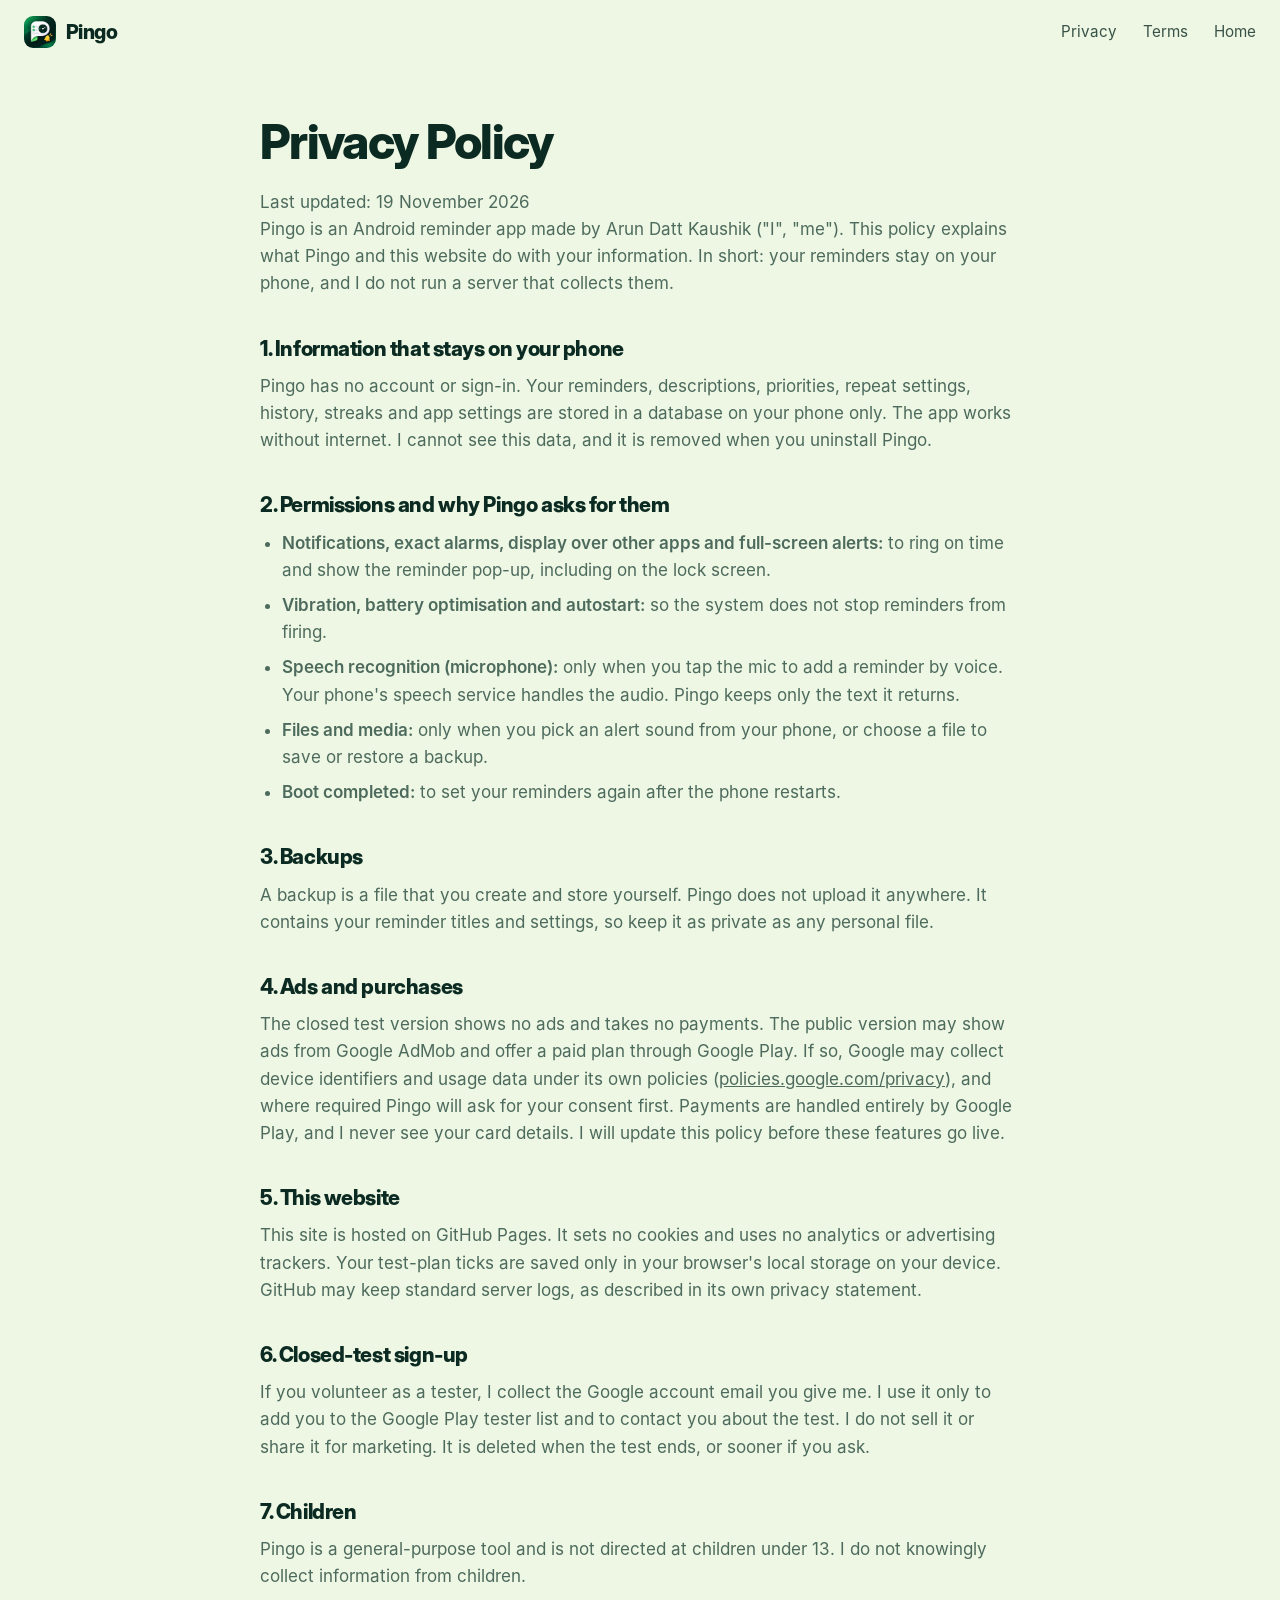
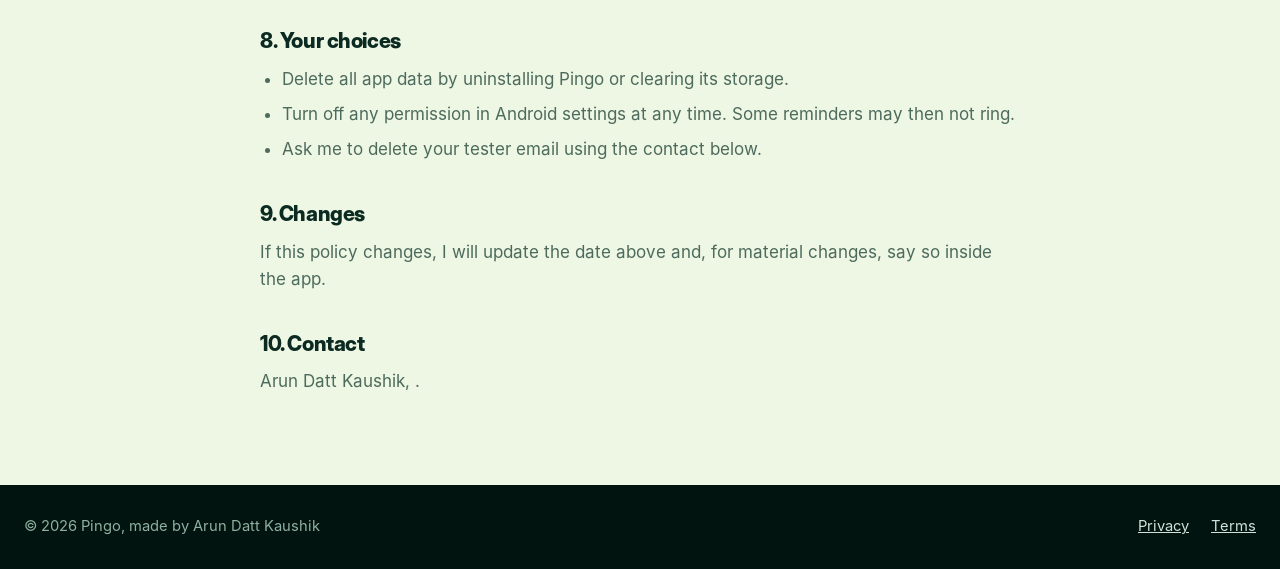
==== commit d9cb560d: "Site: stable looping hero phone, privacy policy and terms pages, footer name Hero phone no longer sh" ====
--- a/privacy.html
+++ b/privacy.html
@@ -3,43 +3,61 @@
 <head>
   <meta charset="utf-8">
   <meta name="viewport" content="width=device-width, initial-scale=1">
-  <title>Pingo privacy</title>
-  <meta name="robots" content="noindex">
+  <title>Privacy Policy | Pingo</title>
+  <meta name="robots" content="index">
   <link rel="icon" type="image/png" href="assets/favicon.png">
   <link rel="stylesheet" href="styles.css">
 </head>
 <body class="doc-page">
-<header class="nav"><div class="wrap bar"><a class="brand" href="index.html"><img src="assets/icon-192.png" alt="" width="32" height="32">Pingo</a><nav><a href="index.html">Back to home</a></nav></div></header>
+<header class="nav"><div class="wrap bar"><a class="brand" href="index.html"><img src="assets/icon-192.png" alt="" width="32" height="32">Pingo</a><nav><a href="privacy.html">Privacy</a><a href="terms.html">Terms</a><a href="index.html">Home</a></nav></div></header>
 <main>
-  <article class="doc">
-    <h1>Privacy for testers</h1>
-    <p>Last updated: November 2026</p>
-    <div class="draft"><b>Draft for the closed test.</b> This page describes the test version. A full privacy policy will replace it before Pingo is released to everyone.</div>
+<article class="doc">
+<h1>Privacy Policy</h1>
+<p>Last updated: 19 November 2026</p>
+<p>Pingo is an Android reminder app made by Arun Datt Kaushik ("I", "me"). This policy explains what Pingo and this website do with your information. In short: your reminders stay on your phone, and I do not run a server that collects them.</p>
 
-    <h2>What stays on your phone</h2>
-    <p>Pingo has no account and no server of its own. Your reminders, history, streaks and settings are stored only on your phone, and the app works without internet.</p>
+<h2>1. Information that stays on your phone</h2>
+<p>Pingo has no account or sign-in. Your reminders, descriptions, priorities, repeat settings, history, streaks and app settings are stored in a database on your phone only. The app works without internet. I cannot see this data, and it is removed when you uninstall Pingo.</p>
 
-    <h2>What the app needs and why</h2>
-    <ul>
-      <li><b>Notifications, exact alarms, display over other apps, full-screen alerts:</b> to ring on time and show the reminder pop-up.</li>
-      <li><b>Battery and autostart settings:</b> so the system does not stop reminders.</li>
-      <li><b>Microphone (speech recognition):</b> only when you tap the mic to add a reminder by voice. Your phone's speech service handles the audio, and Pingo keeps only the text.</li>
-      <li><b>Files:</b> only when you choose a backup file to save or restore.</li>
-    </ul>
+<h2>2. Permissions and why Pingo asks for them</h2>
+<ul>
+  <li><b>Notifications, exact alarms, display over other apps and full-screen alerts:</b> to ring on time and show the reminder pop-up, including on the lock screen.</li>
+  <li><b>Vibration, battery optimisation and autostart:</b> so the system does not stop reminders from firing.</li>
+  <li><b>Speech recognition (microphone):</b> only when you tap the mic to add a reminder by voice. Your phone's speech service handles the audio. Pingo keeps only the text it returns.</li>
+  <li><b>Files and media:</b> only when you pick an alert sound from your phone, or choose a file to save or restore a backup.</li>
+  <li><b>Boot completed:</b> to set your reminders again after the phone restarts.</li>
+</ul>
 
-    <h2>Backups</h2>
-    <p>A backup is a file you create and keep. Pingo does not upload it anywhere. Treat it like any personal file, because it contains your reminder titles.</p>
+<h2>3. Backups</h2>
+<p>A backup is a file that you create and store yourself. Pingo does not upload it anywhere. It contains your reminder titles and settings, so keep it as private as any personal file.</p>
 
-    <h2>Ads and payments</h2>
-    <p>The test version shows no ads and takes no payments. Before public release, this page will explain any advertising or purchase data in plain words.</p>
+<h2>4. Ads and purchases</h2>
+<p>The closed test version shows no ads and takes no payments. The public version may show ads from Google AdMob and offer a paid plan through Google Play. If so, Google may collect device identifiers and usage data under its own policies (<a href="https://policies.google.com/privacy">policies.google.com/privacy</a>), and where required Pingo will ask for your consent first. Payments are handled entirely by Google Play, and I never see your card details. I will update this policy before these features go live.</p>
 
-    <h2>Tester sign-up</h2>
-    <p>If you join the closed test, we use the Google account email you give us only to add you to the Play tester list and to contact you about the test. We do not sell it or share it for marketing.</p>
+<h2>5. This website</h2>
+<p>This site is hosted on GitHub Pages. It sets no cookies and uses no analytics or advertising trackers. Your test-plan ticks are saved only in your browser's local storage on your device. GitHub may keep standard server logs, as described in its own privacy statement.</p>
 
-    <h2>Questions or deletion</h2>
-    <p>To remove your tester details, or to ask anything, write to <a data-email href="#">the contact address on the home page</a>. To remove all app data, uninstall Pingo.</p>
-  </article>
+<h2>6. Closed-test sign-up</h2>
+<p>If you volunteer as a tester, I collect the Google account email you give me. I use it only to add you to the Google Play tester list and to contact you about the test. I do not sell it or share it for marketing. It is deleted when the test ends, or sooner if you ask.</p>
+
+<h2>7. Children</h2>
+<p>Pingo is a general-purpose tool and is not directed at children under 13. I do not knowingly collect information from children.</p>
+
+<h2>8. Your choices</h2>
+<ul>
+  <li>Delete all app data by uninstalling Pingo or clearing its storage.</li>
+  <li>Turn off any permission in Android settings at any time. Some reminders may then not ring.</li>
+  <li>Ask me to delete your tester email using the contact below.</li>
+</ul>
+
+<h2>9. Changes</h2>
+<p>If this policy changes, I will update the date above and, for material changes, say so inside the app.</p>
+
+<h2>10. Contact</h2>
+<p>Arun Datt Kaushik, <a data-email href="#">contact email on the home page</a>.</p>
+</article>
 </main>
+<footer><div class="wrap"><span>© <span id="year"></span> Pingo, made by Arun Datt Kaushik</span><span><a href="privacy.html">Privacy</a> <a href="terms.html">Terms</a> <a data-email href="#"></a></span></div></footer>
 <script src="app.js"></script>
 </body>
 </html>
--- a/styles.css
+++ b/styles.css
@@ -74,16 +74,15 @@
 .hero .phone { transform: perspective(1600px) rotateY(-9deg) rotateX(3deg) rotate(1.5deg); }
 .glass { position: absolute; inset: .55em; border-radius: 2.5em; overflow: hidden; color: #fff;
   background: radial-gradient(120% 80% at 80% 0%, #2c6b55 0%, transparent 60%), linear-gradient(170deg, #1d4d3f, #0a1f18); }
-.glass:has(.scr.app.on) { background: #f2f8f4; }
+  .glass:has(.scr.app.on) { background: #f2f8f4; }
 .sb { position: absolute; top: 1em; left: 1.7em; right: 1.7em; display: flex; justify-content: space-between; font-size: .72em; font-weight: 600; z-index: 3; transition: color .3s; }
-.glass:has(.scr.app.on) .sb { color: var(--ink); }
+.glass:has(.scr.app.on) .sb, .glass.light .sb { color: #0b2a21; }
 .bat { width: 1.5em; height: .75em; border: 1.5px solid currentColor; border-radius: .22em; position: relative; }
 .bat::after { content: ""; position: absolute; inset: 1px 35% 1px 1px; background: currentColor; border-radius: .1em; }
 .lock { text-align: center; padding-top: 4.6em; }
 .lt { font: 300 4.4em/1 var(--display); letter-spacing: -.03em; }
 .ld { font-size: .8em; opacity: .75; margin-top: .4em; }
 .notes { padding: 0 1em; display: grid; gap: .6em; }
-.hero .notes { position: absolute; left: 0; right: 0; top: 14em; }
 .note { background: rgba(255,255,255,.94); color: var(--ink); border-radius: 1.25em; padding: .85em; display: grid; grid-template-columns: auto 1fr auto; gap: .7em; align-items: center; box-shadow: 0 .6em 1.4em rgba(0,0,0,.18); }
 .note strong { display: block; font-size: .82em; }
 .note span { font-size: .68em; color: #5b7468; }
@@ -92,15 +91,6 @@
 .acts { grid-column: 1 / -1; display: flex; gap: .5em; margin-top: .2em; }
 .acts u { flex: 1; text-align: center; text-decoration: none; font-size: .68em; font-weight: 600; padding: .7em .3em; border-radius: .8em; background: #e7efe9; }
 .acts u.hot { background: var(--leaf-dk); color: #fff; }
-/* the one orchestrated moment in the hero: three reminders arrive on the lock screen */
-.hero .note { animation: arrive .8s cubic-bezier(.2,1.15,.3,1) both; }
-.hero .n1 { animation-delay: 1s; } .hero .n2 { animation-delay: 1.8s; } .hero .n3 { animation-delay: 2.6s; }
-.hero .n1, .hero .n2, .hero .n3 { }
-@keyframes arrive { from { opacity: 0; transform: translateY(-3.5em) scale(.94); } to { opacity: 1; transform: none; } }
-.hero .glass { animation: buzz .45s ease 1s, buzz .45s ease 1.8s, buzz .45s ease 2.6s; }
-@keyframes buzz { 0%, 100% { translate: 0 0; } 20% { translate: -.25em 0; } 40% { translate: .25em 0; } 60% { translate: -.18em 0; } 80% { translate: .12em 0; } }
-/* notes stack: n2 and n3 sit below n1 */
-.hero .notes { grid-template-rows: auto; }
 
 /* ---------- a day with Pingo (sticky story) ---------- */
 .day { position: relative; overflow: clip; background-color: var(--bg, var(--dawn)); color: var(--ink); --bg: #eef6e4; --mut: #4d6b5d; --acc: #157f42; --rail: rgba(11,42,33,.28);
@@ -372,3 +362,69 @@
 .tprog.pop { animation: tp .5s cubic-bezier(.3,1.6,.5,1); }
 @keyframes tp { from { transform: scale(.9); } }
 @media (prefers-reduced-motion: reduce) { .confetti { display: none; } }
+
+/* ---------- hero phone: endless loop of scenes (lock, add by voice, popup, water and focus) ---------- */
+.glass { transition: background .6s ease; }
+.glass.light { background: #f2f8f4; }
+.hs { position: absolute; inset: 0; opacity: 0; transition: opacity .6s ease, transform .6s cubic-bezier(.2,.8,.2,1); transform: scale(1.04); pointer-events: none; }
+.hs.on { opacity: 1; transform: none; }
+.hs.light { padding: 3.4em 1.1em 1em; color: #0b2a21; }
+.hs .notes { position: absolute; left: 0; right: 0; top: 14em; }
+.hs.on .note { animation: arrive .7s cubic-bezier(.2,1.15,.3,1) both; }
+.hs.on .n1 { animation-delay: .5s; } .hs.on .n2 { animation-delay: 1.4s; } .hs.on .n3 { animation-delay: 2.3s; }
+@keyframes arrive { from { opacity: 0; transform: translateY(-3em) scale(.94); } to { opacity: 1; transform: none; } }
+.swipe { position: absolute; bottom: 1.6em; left: 50%; translate: -50% 0; font-size: .72em; opacity: 0; background: rgba(255,255,255,.16); padding: .6em 1.2em; border-radius: 99px; white-space: nowrap; }
+.hs.on .swipe { animation: sw 1.6s ease 3.4s both; }
+@keyframes sw { 0% { opacity: 0; transform: translateY(1em); } 30%, 70% { opacity: 1; } 100% { opacity: 1; transform: translateY(-2.2em); } }
+.hh { font: 800 1.6em var(--display); letter-spacing: -.03em; margin-bottom: .6em; }
+.trow { display: flex; gap: .8em; align-items: center; background: #fff; border: 1px solid #d6e8dd; border-radius: 1.1em; padding: .8em .9em; margin-bottom: .55em; }
+.trow b { display: block; font-size: .88em; }
+.trow span { font-size: .66em; color: #5b7468; }
+.ck { width: 1.3em; height: 1.3em; border-radius: 50%; border: 2px solid #8fbfa6; flex: none; position: relative; }
+.ck.done { background: var(--leaf); border-color: var(--leaf); }
+.ck.done::after { content: "✓"; position: absolute; inset: 0; display: grid; place-items: center; color: #fff; font-size: .8em; font-weight: 800; }
+.trow.new { opacity: 0; }
+.hs.on .r1 { animation: rowin .7s cubic-bezier(.2,1.1,.3,1) 3.2s both, flash 1.2s ease 3.2s; }
+.hs.on .r2 { animation: rowin .7s cubic-bezier(.2,1.1,.3,1) 5.3s both, flash 1.2s ease 5.3s; }
+@keyframes rowin { from { opacity: 0; transform: translateY(-1.2em) scale(.96); } to { opacity: 1; transform: none; } }
+@keyframes flash { 0%, 100% { box-shadow: none; } 40% { box-shadow: 0 0 0 .25em rgba(254,216,57,.7); } }
+.mic { position: absolute; right: 1.2em; bottom: 1.4em; width: 3em; height: 3em; border-radius: 50%; background: var(--leaf-dk); display: grid; place-items: center; font-size: 1em; }
+.mic span { position: absolute; inset: 0; border-radius: 50%; border: 2px solid var(--leaf); opacity: 0; }
+.hs.on .mic span { animation: ping 1.1s ease-out .6s 2, ping 1.1s ease-out 4.4s 1; }
+@keyframes ping { from { opacity: .9; transform: scale(1); } to { opacity: 0; transform: scale(2); } }
+.heard { position: absolute; left: 50%; bottom: 5.2em; translate: -50% 0; background: #0b2a21; color: #fff; font-size: .8em; padding: .6em 1.1em; border-radius: 99px; opacity: 0; white-space: nowrap; }
+.hs.on .heard { animation: heard 2.2s ease .7s both; }
+@keyframes heard { 0% { opacity: 0; transform: translateY(.8em); } 15%, 80% { opacity: 1; transform: none; } 100% { opacity: 0; } }
+.hs[data-h="3"] .dim { opacity: 0; }
+.hs.on[data-h="3"] .dim { animation: fadein .4s ease .4s both; }
+@keyframes fadein { to { opacity: 1; } }
+.hs[data-h="3"] .popup { top: 9em; opacity: 0; }
+.hs.on[data-h="3"] .popup { animation: popin .6s cubic-bezier(.2,1.2,.3,1) .5s both; }
+@keyframes popin { from { opacity: 0; transform: translateY(2em) scale(.92); } to { opacity: 1; transform: none; } }
+.hs.on[data-h="3"] .cta2 { animation: tap 1s ease 2.4s; }
+.hs.on[data-h="3"] .streak { animation: streakIn .6s cubic-bezier(.3,1.5,.5,1) 3.3s forwards; }
+.wcard { background: #fff; border: 1px solid #d6e8dd; border-radius: 1.1em; padding: .9em; display: grid; gap: .5em; }
+.wcard small { font-size: .68em; color: #5b7468; }
+.wcard .cups i.f { background: #58c7ff; } .wcard .cups i.g { background: #d9ebf3; }
+.hs.on .g1 { animation: fillcup .4s ease 1s forwards; } .hs.on .g2 { animation: fillcup .4s ease 2s forwards; } .hs.on .g3 { animation: fillcup .4s ease 3s forwards; }
+.wn { font: 800 1.1em var(--display); }
+.ft { margin-top: .8em; opacity: 0; }
+.hs.on .ft { animation: rowin .6s ease 3.8s both; }
+.ring2 { position: relative; width: 6.5em; height: 6.5em; margin: .9em auto 0; opacity: 0; }
+.ring2 svg { width: 100%; height: 100%; transform: rotate(-90deg); }
+.ring2 circle { fill: none; stroke-width: 9; } .ring2 .tr { stroke: #d5e8dc; }
+.ring2 .pr { stroke: var(--leaf-dk); stroke-linecap: round; stroke-dasharray: 326.7; stroke-dashoffset: 326.7; }
+.ring2 b { position: absolute; inset: 0; display: grid; place-items: center; font: 800 1.2em var(--display); }
+.hs.on .ring2 { animation: fadein .4s ease 4.2s forwards; }
+.hs.on .ring2 .pr { animation: ringfill 1.4s ease 4.3s forwards; }
+@media (prefers-reduced-motion: reduce) {
+  .hs { transition: none; } .hs .note, .hs .trow.new, .hs .popup, .hs .dim { opacity: 1; animation: none !important; }
+}
+@media (max-width: 900px) { .doc-page .nav nav a:not(.btn) { display: inline; } .doc-page .nav nav { gap: 14px; } }
+.wn { position: relative; display: block; height: 1.3em; }
+.wn span { position: absolute; left: 0; top: 0; }
+.wn .b { opacity: 0; }
+.hs.on .wn .a { animation: hide .01s ease 3.4s forwards; }
+.hs.on .wn .b { animation: fadein .3s ease 3.4s forwards; }
+@keyframes hide { to { opacity: 0; } }
+@media (prefers-reduced-motion: reduce) { .wn .b { display: none; } }
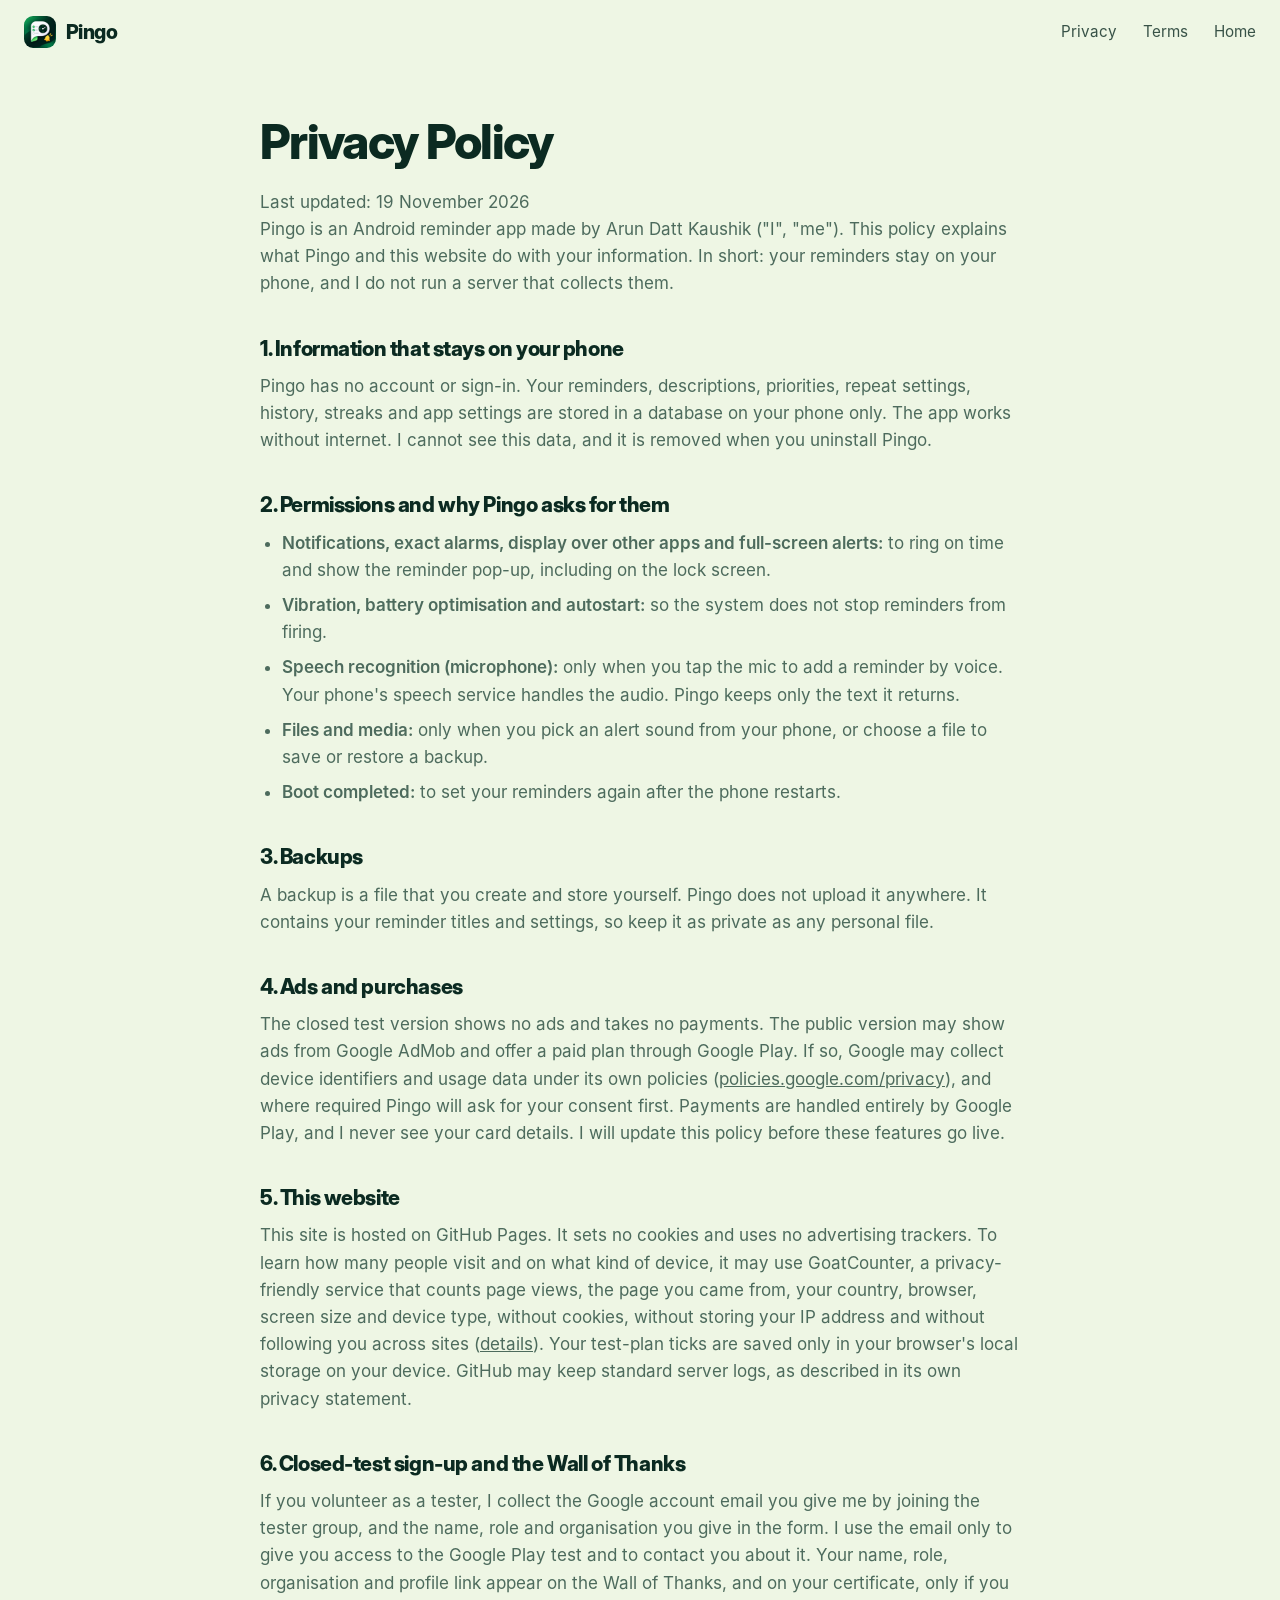
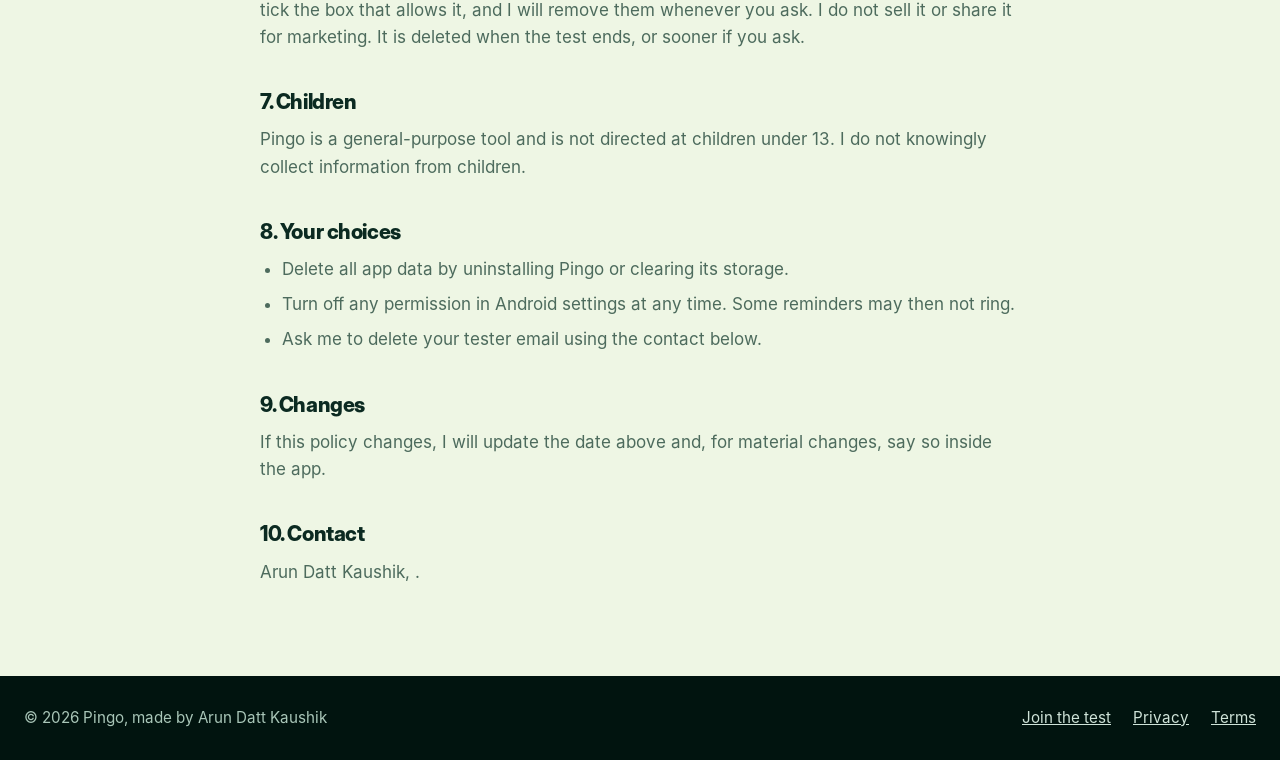
==== commit bcc78090: "Site: why-join, wall of thanks with certificates, 4-step join flow, analytics hook, new footer Adds " ====
--- a/privacy.html
+++ b/privacy.html
@@ -35,10 +35,10 @@
 <p>The closed test version shows no ads and takes no payments. The public version may show ads from Google AdMob and offer a paid plan through Google Play. If so, Google may collect device identifiers and usage data under its own policies (<a href="https://policies.google.com/privacy">policies.google.com/privacy</a>), and where required Pingo will ask for your consent first. Payments are handled entirely by Google Play, and I never see your card details. I will update this policy before these features go live.</p>
 
 <h2>5. This website</h2>
-<p>This site is hosted on GitHub Pages. It sets no cookies and uses no analytics or advertising trackers. Your test-plan ticks are saved only in your browser's local storage on your device. GitHub may keep standard server logs, as described in its own privacy statement.</p>
+<p>This site is hosted on GitHub Pages. It sets no cookies and uses no advertising trackers. To learn how many people visit and on what kind of device, it may use GoatCounter, a privacy-friendly service that counts page views, the page you came from, your country, browser, screen size and device type, without cookies, without storing your IP address and without following you across sites (<a href="https://www.goatcounter.com/help/gdpr">details</a>). Your test-plan ticks are saved only in your browser's local storage on your device. GitHub may keep standard server logs, as described in its own privacy statement.</p>
 
-<h2>6. Closed-test sign-up</h2>
-<p>If you volunteer as a tester, I collect the Google account email you give me. I use it only to add you to the Google Play tester list and to contact you about the test. I do not sell it or share it for marketing. It is deleted when the test ends, or sooner if you ask.</p>
+<h2>6. Closed-test sign-up and the Wall of Thanks</h2>
+<p>If you volunteer as a tester, I collect the Google account email you give me by joining the tester group, and the name, role and organisation you give in the form. I use the email only to give you access to the Google Play test and to contact you about it. Your name, role, organisation and profile link appear on the Wall of Thanks, and on your certificate, only if you tick the box that allows it, and I will remove them whenever you ask. I do not sell it or share it for marketing. It is deleted when the test ends, or sooner if you ask.</p>
 
 <h2>7. Children</h2>
 <p>Pingo is a general-purpose tool and is not directed at children under 13. I do not knowingly collect information from children.</p>
@@ -57,7 +57,8 @@
 <p>Arun Datt Kaushik, <a data-email href="#">contact email on the home page</a>.</p>
 </article>
 </main>
-<footer><div class="wrap"><span>© <span id="year"></span> Pingo, made by Arun Datt Kaushik</span><span><a href="privacy.html">Privacy</a> <a href="terms.html">Terms</a> <a data-email href="#"></a></span></div></footer>
+<footer><div class="wrap"><span>© <span id="year"></span> Pingo, made by Arun Datt Kaushik</span><span><a href="index.html#join">Join the test</a> <a href="privacy.html">Privacy</a> <a href="terms.html">Terms</a> <a data-email href="#"></a></span></div></footer>
+<script src="config.js"></script>
 <script src="app.js"></script>
 </body>
 </html>
--- a/styles.css
+++ b/styles.css
@@ -183,10 +183,10 @@
 .rt { position: absolute; inset: 0; display: grid; place-content: center; text-align: center; }
 .rt b { font: 800 2.3em var(--display); letter-spacing: -.04em; }
 .rt span { font-size: .75em; color: #5b7468; }
-.quiet { display: flex; gap: .8em; align-items: center; background: #fff; border: 1px solid #cfe3d8; border-radius: 1.1em; padding: .8em; margin-top: .6em; }
-.quiet > span { font-size: 1.4em; }
-.quiet strong { display: block; font-size: .82em; }
-.quiet div span { font-size: .68em; color: #5b7468; }
+.qrow { display: flex; gap: .8em; align-items: center; background: #fff; border: 1px solid #cfe3d8; border-radius: 1.1em; padding: .8em; margin-top: .6em; }
+.qrow > span { font-size: 1.4em; }
+.qrow strong { display: block; font-size: .82em; }
+.qrow div span { font-size: .68em; color: #5b7468; }
 /* 5 progress */
 .big7 { display: flex; align-items: baseline; gap: .4em; }
 .big7 b { font: 800 4.6em/1 var(--display); letter-spacing: -.05em; color: var(--leaf-dk); }
@@ -303,9 +303,6 @@
   background: linear-gradient(180deg, #02221d 0, #1f6b4e 11%, #f1c94b 30%, #fff1b8 56%, #eef6e4 100%); }
 .sunrise h2 { font-size: clamp(2.4rem, 6.4vw, 5.4rem); line-height: .96; max-width: 12ch; }
 .sunrise .lead { color: #365548; margin: 18px 0 30px; }
-footer { background: #01140f; color: #8fb0a0; padding: 30px 0; font-size: .92rem; }
-footer .wrap { display: flex; flex-wrap: wrap; justify-content: space-between; gap: 14px; }
-footer a { color: #cfe3d8; margin-left: 18px; }
 
 /* ---------- privacy page ---------- */
 .doc-page { background: var(--dawn); }
@@ -428,3 +425,81 @@
 .hs.on .wn .b { animation: fadein .3s ease 3.4s forwards; }
 @keyframes hide { to { opacity: 0; } }
 @media (prefers-reduced-motion: reduce) { .wn .b { display: none; } }
+
+/* ---------- why join ---------- */
+.trade { display: grid; grid-template-columns: .8fr 1.2fr; gap: 14px; margin-top: 44px; }
+.trade > div { border-radius: 28px; padding: clamp(24px, 3vw, 40px); }
+.trade h3 { font-size: clamp(1.5rem, 2.4vw, 2rem); line-height: 1.05; margin-bottom: 18px; }
+.give { background: var(--bell); color: #02221d; }
+.give li { padding: 14px 0; border-top: 1px solid rgba(2,34,29,.18); font-size: 1.05rem; }
+.give li b { font: 800 1.35rem var(--display); letter-spacing: -.02em; display: block; }
+.give p { margin-top: 16px; color: #3b3200; font-size: .95rem; }
+.get { background: #0a3228; border: 1px solid #14493a; }
+.get li { padding: 16px 0 16px 34px; border-top: 1px solid #14493a; position: relative; color: #a9c6b8; }
+.get li::before { content: "✓"; position: absolute; left: 0; top: 16px; width: 22px; height: 22px; border-radius: 50%; background: var(--leaf); color: #02221d; font-weight: 800; font-size: .8rem; display: grid; place-items: center; }
+.get li b { color: #e6f3ec; }
+.maker { margin-top: 28px; max-width: 50rem; color: #a9c6b8; display: grid; gap: 10px; }
+.maker b { color: #e6f3ec; }
+.mk-links { display: flex; gap: 18px; }
+.mk-links a { color: var(--bell); }
+
+/* ---------- reach out + share ---------- */
+.reach { margin-top: 24px; padding: 26px; border: 1px dashed #2b6f59; border-radius: 22px; }
+.reach h3 { font-size: 1.3rem; }
+.reach p { color: #a9c6b8; margin: 6px 0 16px; }
+.reach-btns { display: flex; flex-wrap: wrap; gap: 10px; }
+.sharebox { border-top: 1px solid #1d5a47; padding-top: 18px; display: grid; gap: 12px; }
+.sharebox > span { font-size: .85rem; color: #7fa594; }
+.sharebtns { display: flex; flex-wrap: wrap; gap: 8px; }
+.sharebtns a { text-decoration: none; padding: 9px 15px; border-radius: 99px; background: #0f3b2c; border: 1px solid #1d5a47; font-size: .92rem; transition: background-color .2s, transform .15s; }
+.sharebtns a:hover { background: #14493a; transform: translateY(-1px); }
+
+/* ---------- wall of thanks ---------- */
+.wall { display: grid; grid-template-columns: repeat(3, 1fr); gap: 12px; margin-top: 14px; }
+.seat { display: flex; gap: 16px; align-items: center; padding: 20px; border-radius: 20px; min-height: 112px; }
+.seat.on { background: #0f3b2c; border: 1px solid #2b6f59; }
+.seat.open { border: 1px dashed #24604d; color: #7fa594; }
+.av { width: 52px; height: 52px; flex: none; border-radius: 50%; display: grid; place-items: center; font: 800 1.1rem var(--display); }
+.seat.on .av { background: var(--bell); color: #02221d; }
+.seat.open .av { border: 1px dashed #2b6f59; font-size: 1.4rem; }
+.seat b { display: block; font: 800 1.15rem var(--display); letter-spacing: -.02em; color: #e6f3ec; }
+.seat.open b { color: #8fb0a0; }
+.role { display: block; font-size: .88rem; color: #a9c6b8; }
+.seat.open .role { color: #6f9482; }
+.seatlinks { display: flex; gap: 14px; margin-top: 6px; font-size: .88rem; }
+.seatlinks a { color: var(--bell); }
+
+/* ---------- footer ---------- */
+footer { position: relative; overflow: hidden; background: #01140f; color: #a9c6b8; padding: 72px 0 0; font-size: .95rem; }
+.foot { display: grid; grid-template-columns: 1.6fr 1fr 1fr 1fr; gap: 40px; position: relative; z-index: 1; }
+.f-brand { display: grid; gap: 18px; align-content: start; max-width: 24rem; }
+.f-brand .brand { color: #e6f3ec; }
+.f-brand .btn { justify-self: start; }
+.f-col { display: grid; gap: 10px; align-content: start; }
+.f-col h4 { font: 800 1rem var(--display); letter-spacing: -.01em; color: #e6f3ec; margin-bottom: 6px; }
+.f-col a { text-decoration: none; color: #a9c6b8; transition: color .2s; }
+.f-col a:hover { color: var(--bell); }
+.foot-end { display: flex; flex-wrap: wrap; justify-content: space-between; gap: 10px; margin-top: 56px; padding: 22px 0; border-top: 1px solid #0f3b2c; font-size: .85rem; color: #6f9482; position: relative; z-index: 1; }
+.bigmark { font: 800 clamp(120px, 24vw, 380px)/.72 var(--display); letter-spacing: -.06em; color: #072b22; margin: -.1em 0 -.06em 2vw; user-select: none; pointer-events: none; white-space: nowrap; }
+
+/* ---------- mobile dock ---------- */
+.dock { display: none; }
+@media (max-width: 900px) {
+  .dock { display: block; position: fixed; left: 0; right: 0; bottom: 0; z-index: 55; padding: 10px 16px calc(10px + env(safe-area-inset-bottom)); background: rgba(2,34,29,.88); backdrop-filter: blur(12px); -webkit-backdrop-filter: blur(12px); transition: transform .3s; }
+  .dock .btn { width: 100%; background: var(--bell); color: #02221d; }
+  .dock.off { transform: translateY(110%); }
+  .trade { grid-template-columns: 1fr; }
+  .wall { grid-template-columns: 1fr; }
+  .foot { grid-template-columns: 1fr 1fr; }
+  .f-brand { grid-column: 1 / -1; }
+  footer { padding-bottom: 70px; }
+  .doc-page footer { padding-bottom: 0; }
+}
+@media (min-width: 901px) and (max-width: 1150px) { .wall { grid-template-columns: repeat(2, 1fr); } }
+.doc-page footer { padding: 30px 0; margin-top: 0; }
+.doc-page footer .wrap { display: flex; flex-wrap: wrap; justify-content: space-between; gap: 14px; }
+.doc-page footer a { color: #cfe3d8; margin-left: 18px; }
+.cert-wrap { width: min(980px, 100% - 32px); margin: 0 auto; padding: 30px 0 80px; }
+.cert-wrap canvas { width: 100%; height: auto; border-radius: 12px; box-shadow: 0 20px 60px -20px rgba(2,34,29,.4); background: #fff; }
+.cert-actions { display: flex; flex-wrap: wrap; gap: 10px; margin: 22px 0; }
+.cert-msg { color: var(--muted); max-width: 40rem; }
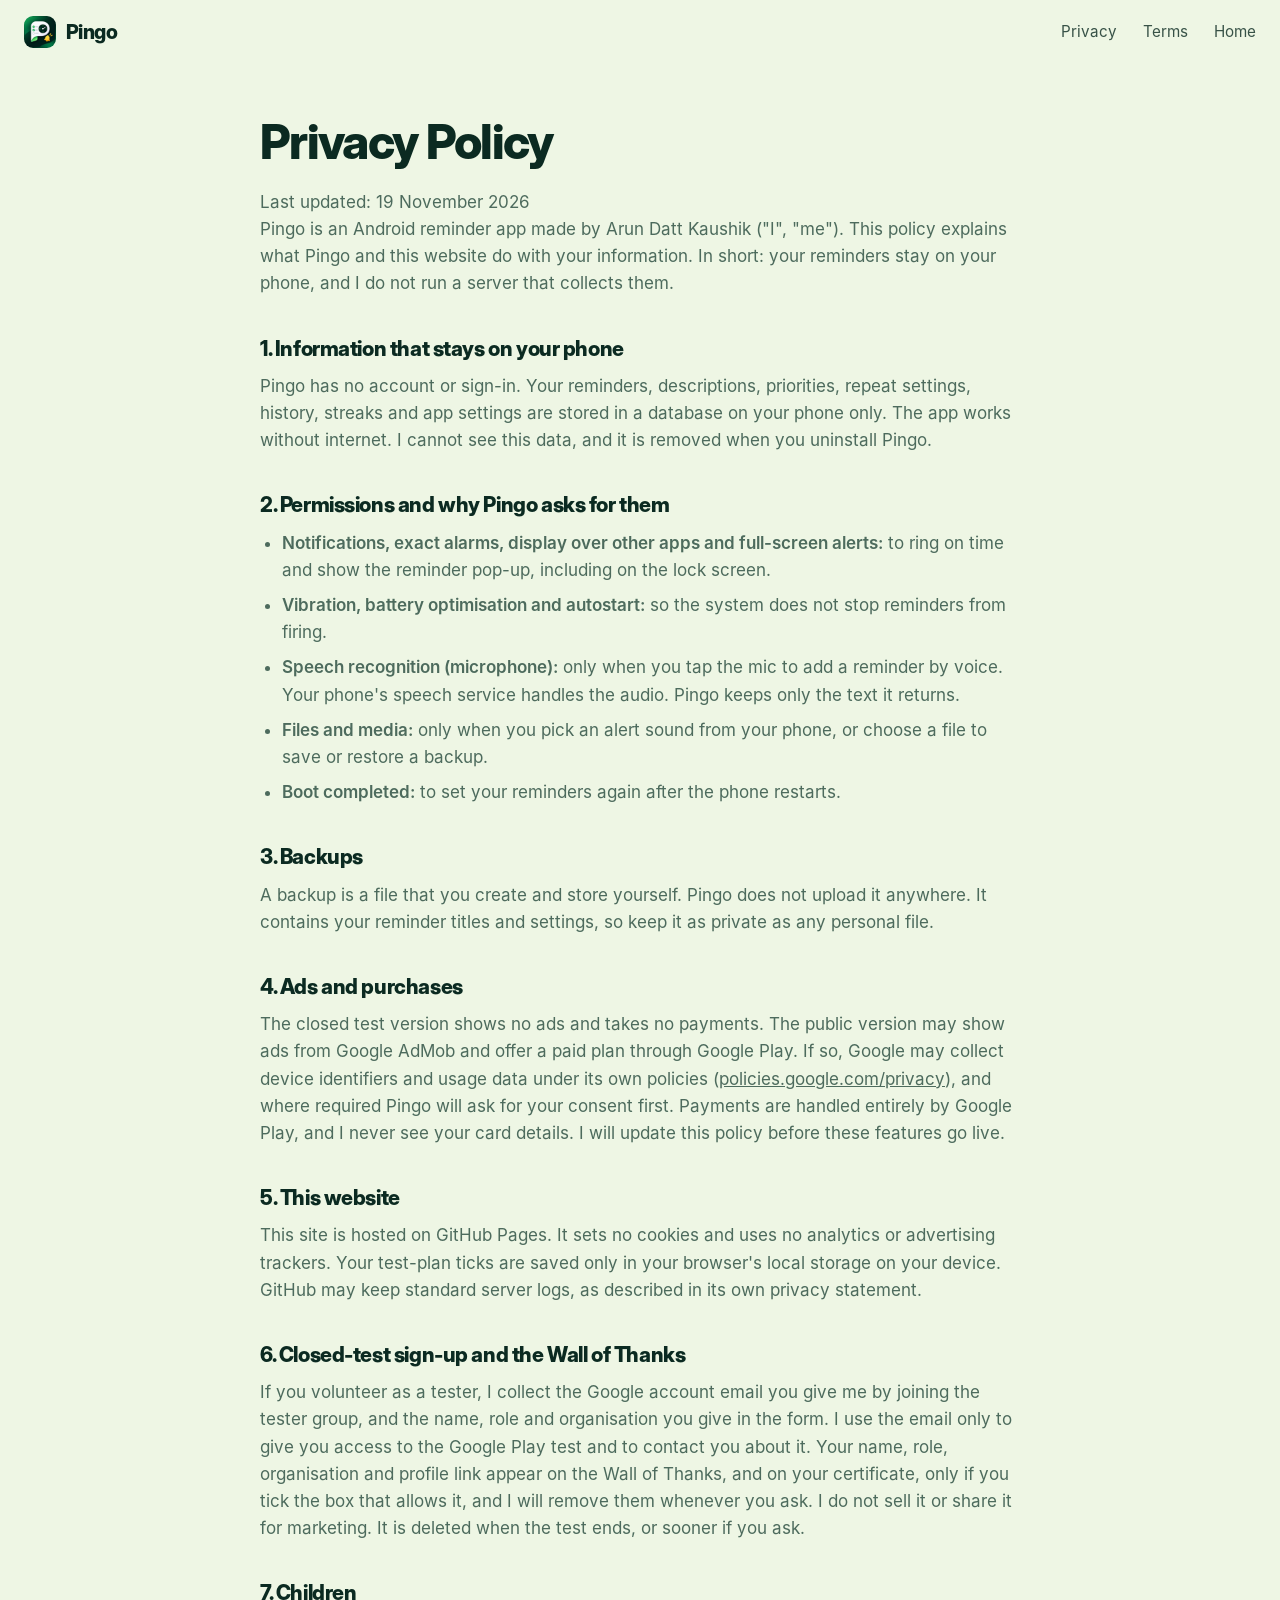
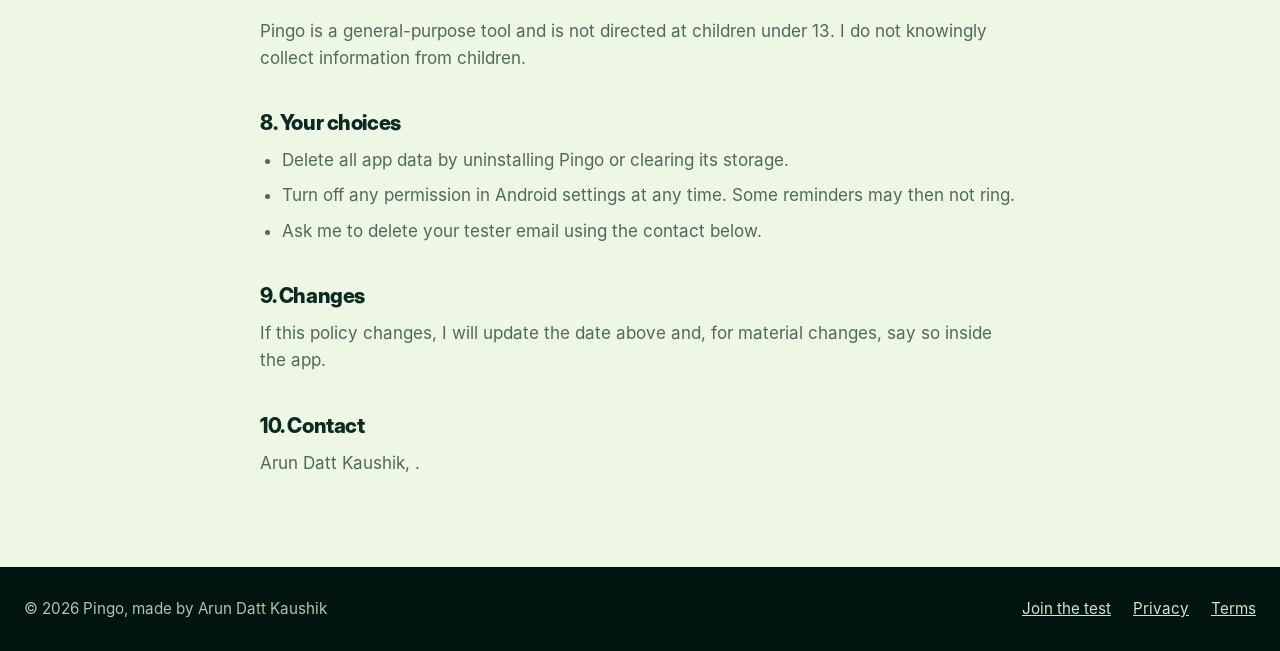
==== commit 4d9ad6a7: "Site: remove GoatCounter analytics hook Co-Authored-By: Claude Sonnet 5.5 <noreply@anthropic.com> Cl" ====
--- a/privacy.html
+++ b/privacy.html
@@ -35,7 +35,7 @@
 <p>The closed test version shows no ads and takes no payments. The public version may show ads from Google AdMob and offer a paid plan through Google Play. If so, Google may collect device identifiers and usage data under its own policies (<a href="https://policies.google.com/privacy">policies.google.com/privacy</a>), and where required Pingo will ask for your consent first. Payments are handled entirely by Google Play, and I never see your card details. I will update this policy before these features go live.</p>
 
 <h2>5. This website</h2>
-<p>This site is hosted on GitHub Pages. It sets no cookies and uses no advertising trackers. To learn how many people visit and on what kind of device, it may use GoatCounter, a privacy-friendly service that counts page views, the page you came from, your country, browser, screen size and device type, without cookies, without storing your IP address and without following you across sites (<a href="https://www.goatcounter.com/help/gdpr">details</a>). Your test-plan ticks are saved only in your browser's local storage on your device. GitHub may keep standard server logs, as described in its own privacy statement.</p>
+<p>This site is hosted on GitHub Pages. It sets no cookies and uses no analytics or advertising trackers. Your test-plan ticks are saved only in your browser's local storage on your device. GitHub may keep standard server logs, as described in its own privacy statement.</p>
 
 <h2>6. Closed-test sign-up and the Wall of Thanks</h2>
 <p>If you volunteer as a tester, I collect the Google account email you give me by joining the tester group, and the name, role and organisation you give in the form. I use the email only to give you access to the Google Play test and to contact you about it. Your name, role, organisation and profile link appear on the Wall of Thanks, and on your certificate, only if you tick the box that allows it, and I will remove them whenever you ask. I do not sell it or share it for marketing. It is deleted when the test ends, or sooner if you ask.</p>
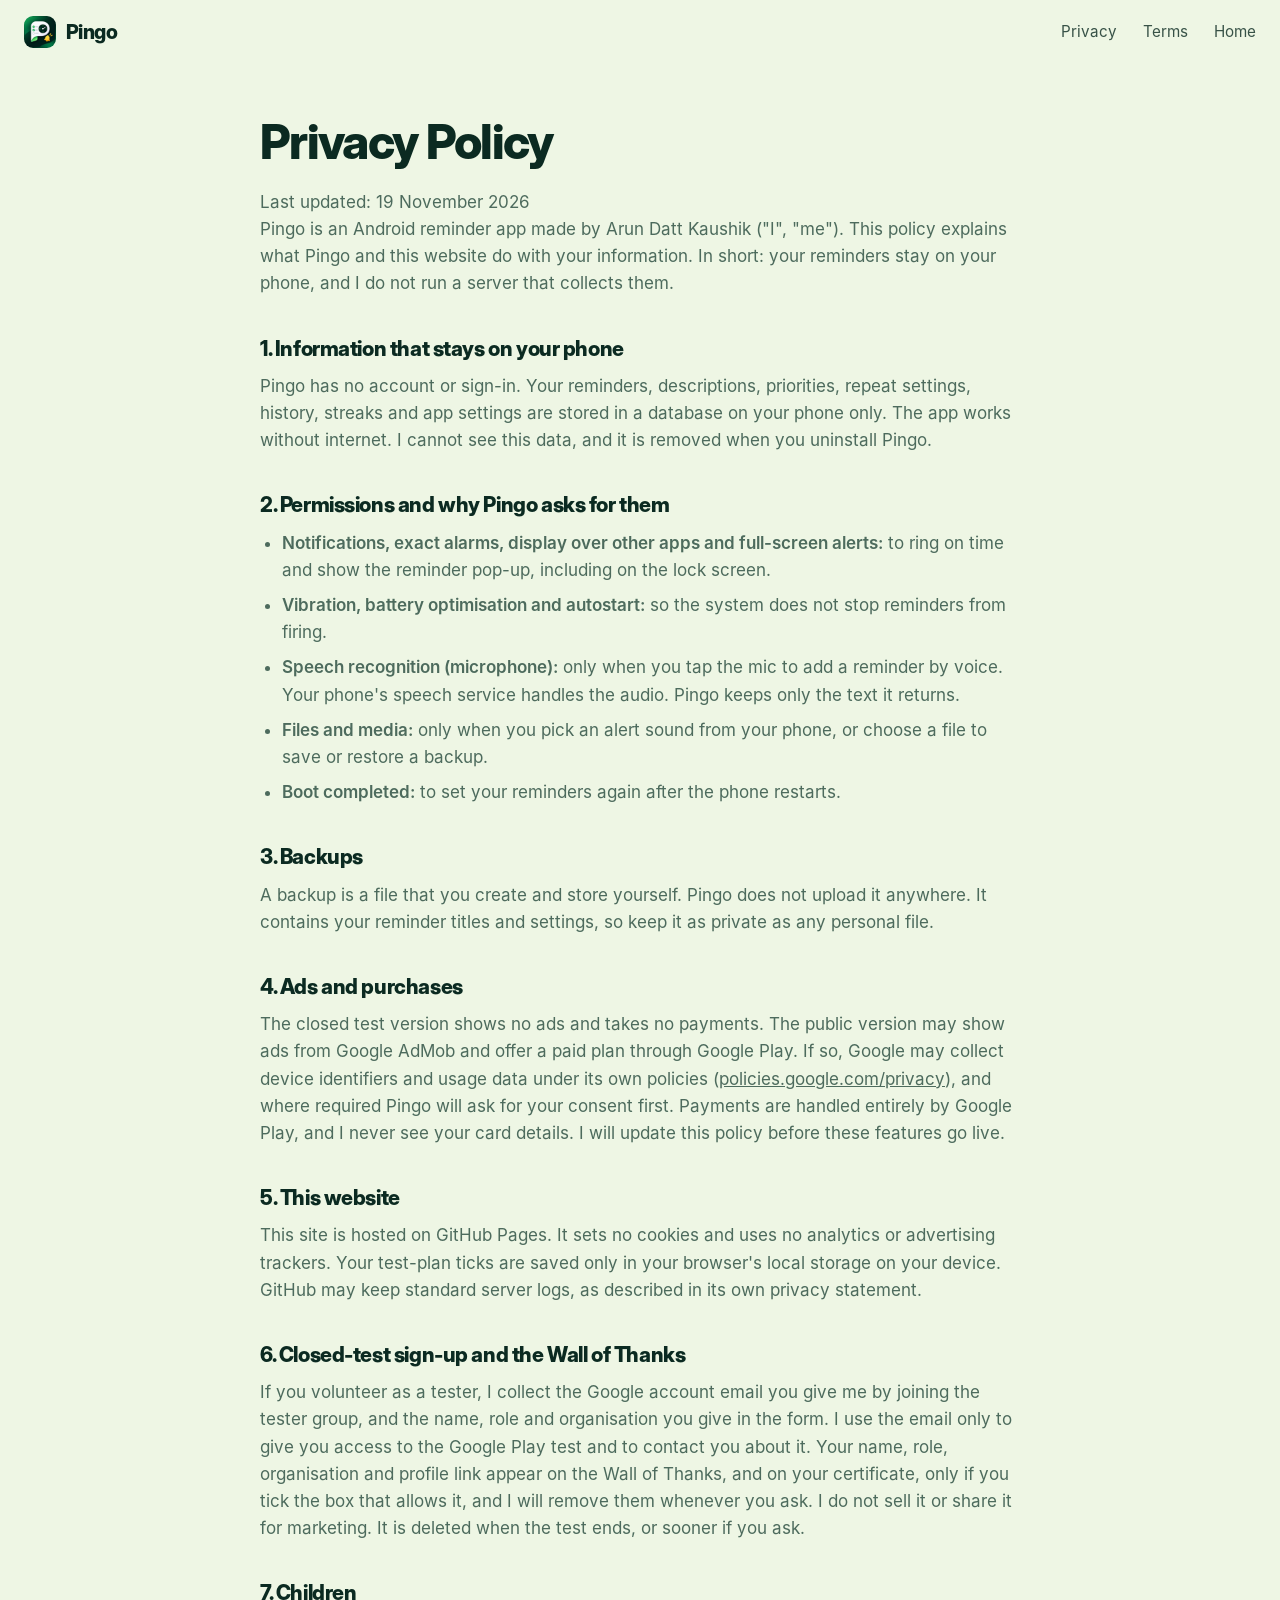
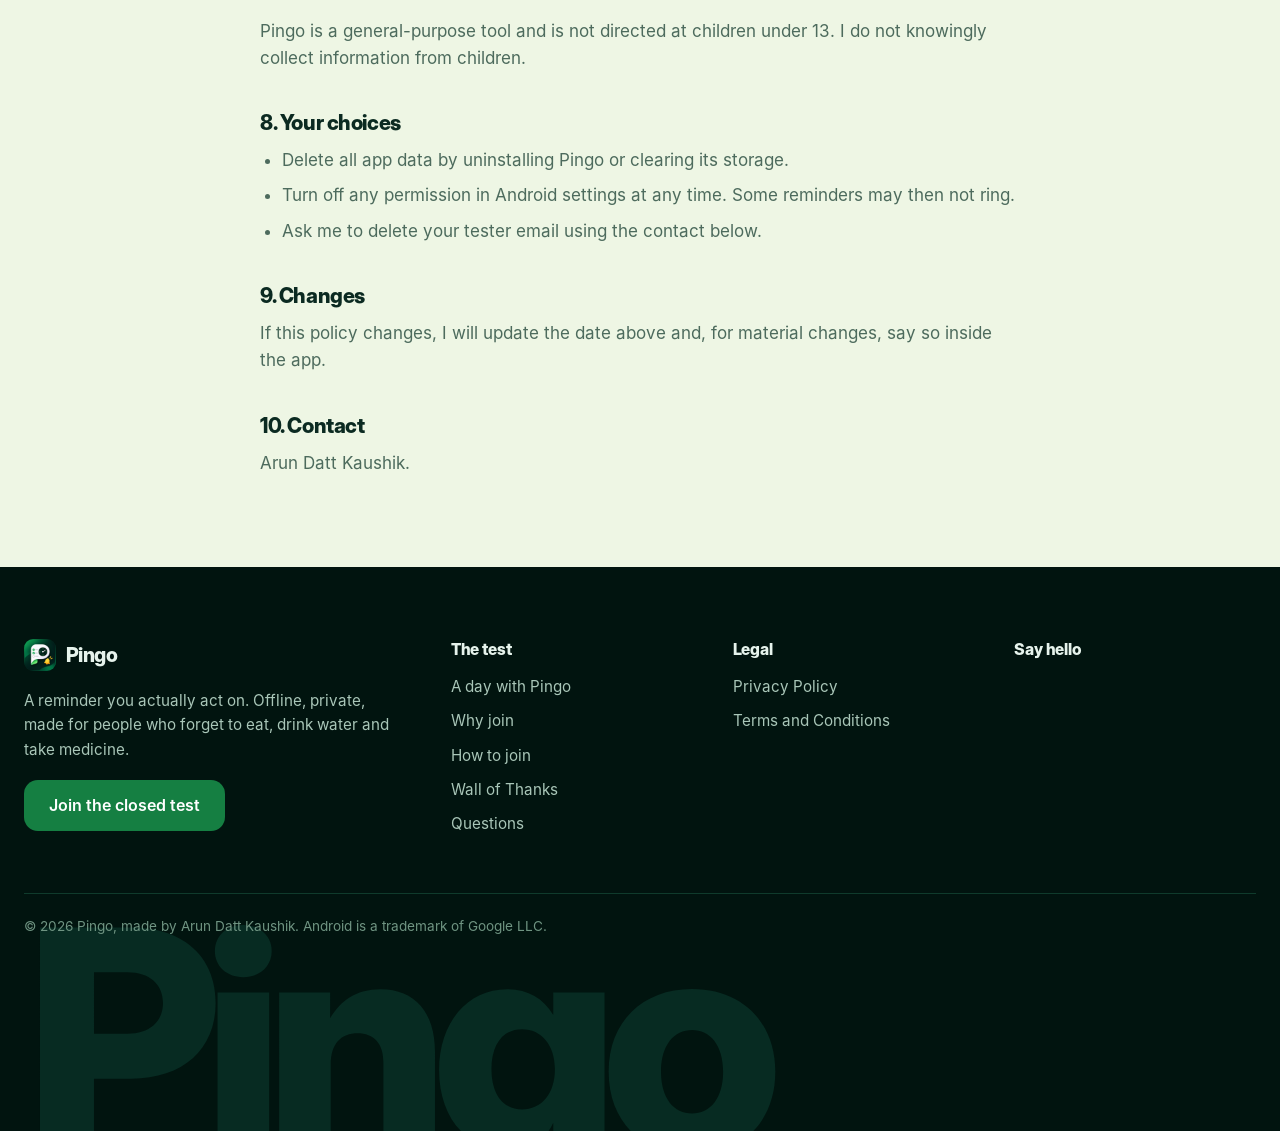
==== commit 5d99cecb: "Site: proper footer on policy pages, drop widget tile, example entries on Wall of Thanks Co-Authored" ====
--- a/privacy.html
+++ b/privacy.html
@@ -54,10 +54,34 @@
 <p>If this policy changes, I will update the date above and, for material changes, say so inside the app.</p>
 
 <h2>10. Contact</h2>
-<p>Arun Datt Kaushik, <a data-email href="#">contact email on the home page</a>.</p>
+<p>Arun Datt Kaushik<span data-if-email>, <a data-email href="#"></a></span>.</p>
 </article>
 </main>
-<footer><div class="wrap"><span>© <span id="year"></span> Pingo, made by Arun Datt Kaushik</span><span><a href="index.html#join">Join the test</a> <a href="privacy.html">Privacy</a> <a href="terms.html">Terms</a> <a data-email href="#"></a></span></div></footer>
+<footer>
+  <div class="wrap foot">
+    <div class="f-brand">
+      <a class="brand" href="index.html"><img src="assets/icon-192.png" alt="" width="36" height="36">Pingo</a>
+      <p>A reminder you actually act on. Offline, private, made for people who forget to eat, drink water and take medicine.</p>
+      <a class="btn primary" href="index.html#join">Join the closed test</a>
+    </div>
+    <nav class="f-col" aria-label="The test">
+      <h4>The test</h4>
+      <a href="index.html#day">A day with Pingo</a><a href="index.html#why">Why join</a><a href="index.html#join">How to join</a><a href="index.html#wall">Wall of Thanks</a><a href="index.html#faq">Questions</a>
+    </nav>
+    <nav class="f-col" aria-label="Legal">
+      <h4>Legal</h4>
+      <a href="privacy.html">Privacy Policy</a><a href="terms.html">Terms and Conditions</a>
+    </nav>
+    <nav class="f-col" aria-label="Contact" data-hide-if-empty>
+      <h4>Say hello</h4>
+      <a data-email href="#"></a><a data-wa>WhatsApp</a><a data-social="linkedin">LinkedIn</a><a data-social="instagram">Instagram</a><a data-social="facebook">Facebook</a>
+    </nav>
+  </div>
+  <div class="wrap foot-end">
+    <span>© <span id="year"></span> Pingo, made by Arun Datt Kaushik. Android is a trademark of Google LLC.</span>
+  </div>
+  <div class="bigmark" aria-hidden="true">Pingo</div>
+</footer>
 <script src="config.js"></script>
 <script src="app.js"></script>
 </body>
--- a/styles.css
+++ b/styles.css
@@ -493,13 +493,16 @@
   .foot { grid-template-columns: 1fr 1fr; }
   .f-brand { grid-column: 1 / -1; }
   footer { padding-bottom: 70px; }
-  .doc-page footer { padding-bottom: 0; }
 }
 @media (min-width: 901px) and (max-width: 1150px) { .wall { grid-template-columns: repeat(2, 1fr); } }
-.doc-page footer { padding: 30px 0; margin-top: 0; }
-.doc-page footer .wrap { display: flex; flex-wrap: wrap; justify-content: space-between; gap: 14px; }
-.doc-page footer a { color: #cfe3d8; margin-left: 18px; }
 .cert-wrap { width: min(980px, 100% - 32px); margin: 0 auto; padding: 30px 0 80px; }
 .cert-wrap canvas { width: 100%; height: auto; border-radius: 12px; box-shadow: 0 20px 60px -20px rgba(2,34,29,.4); background: #fff; }
 .cert-actions { display: flex; flex-wrap: wrap; gap: 10px; margin: 22px 0; }
 .cert-msg { color: var(--muted); max-width: 40rem; }
+.popup .sn { font-size: .66em; margin-top: 1em; }
+
+/* sample wall entries */
+.seat.sample { position: relative; background: #0f3b2c; border: 1px dashed #2b6f59; }
+.seat.sample .av { color: #02221d; background: linear-gradient(135deg, var(--c1), var(--c2)); }
+.seat .tag { display: inline-block; align-self: flex-start; margin-top: 6px; padding: 1px 9px; border-radius: 99px; font-size: .72rem; background: #14493a; color: #a9c6b8; }
+.wallnote { color: #8fb0a0; font-size: .9rem; margin-top: 10px; }
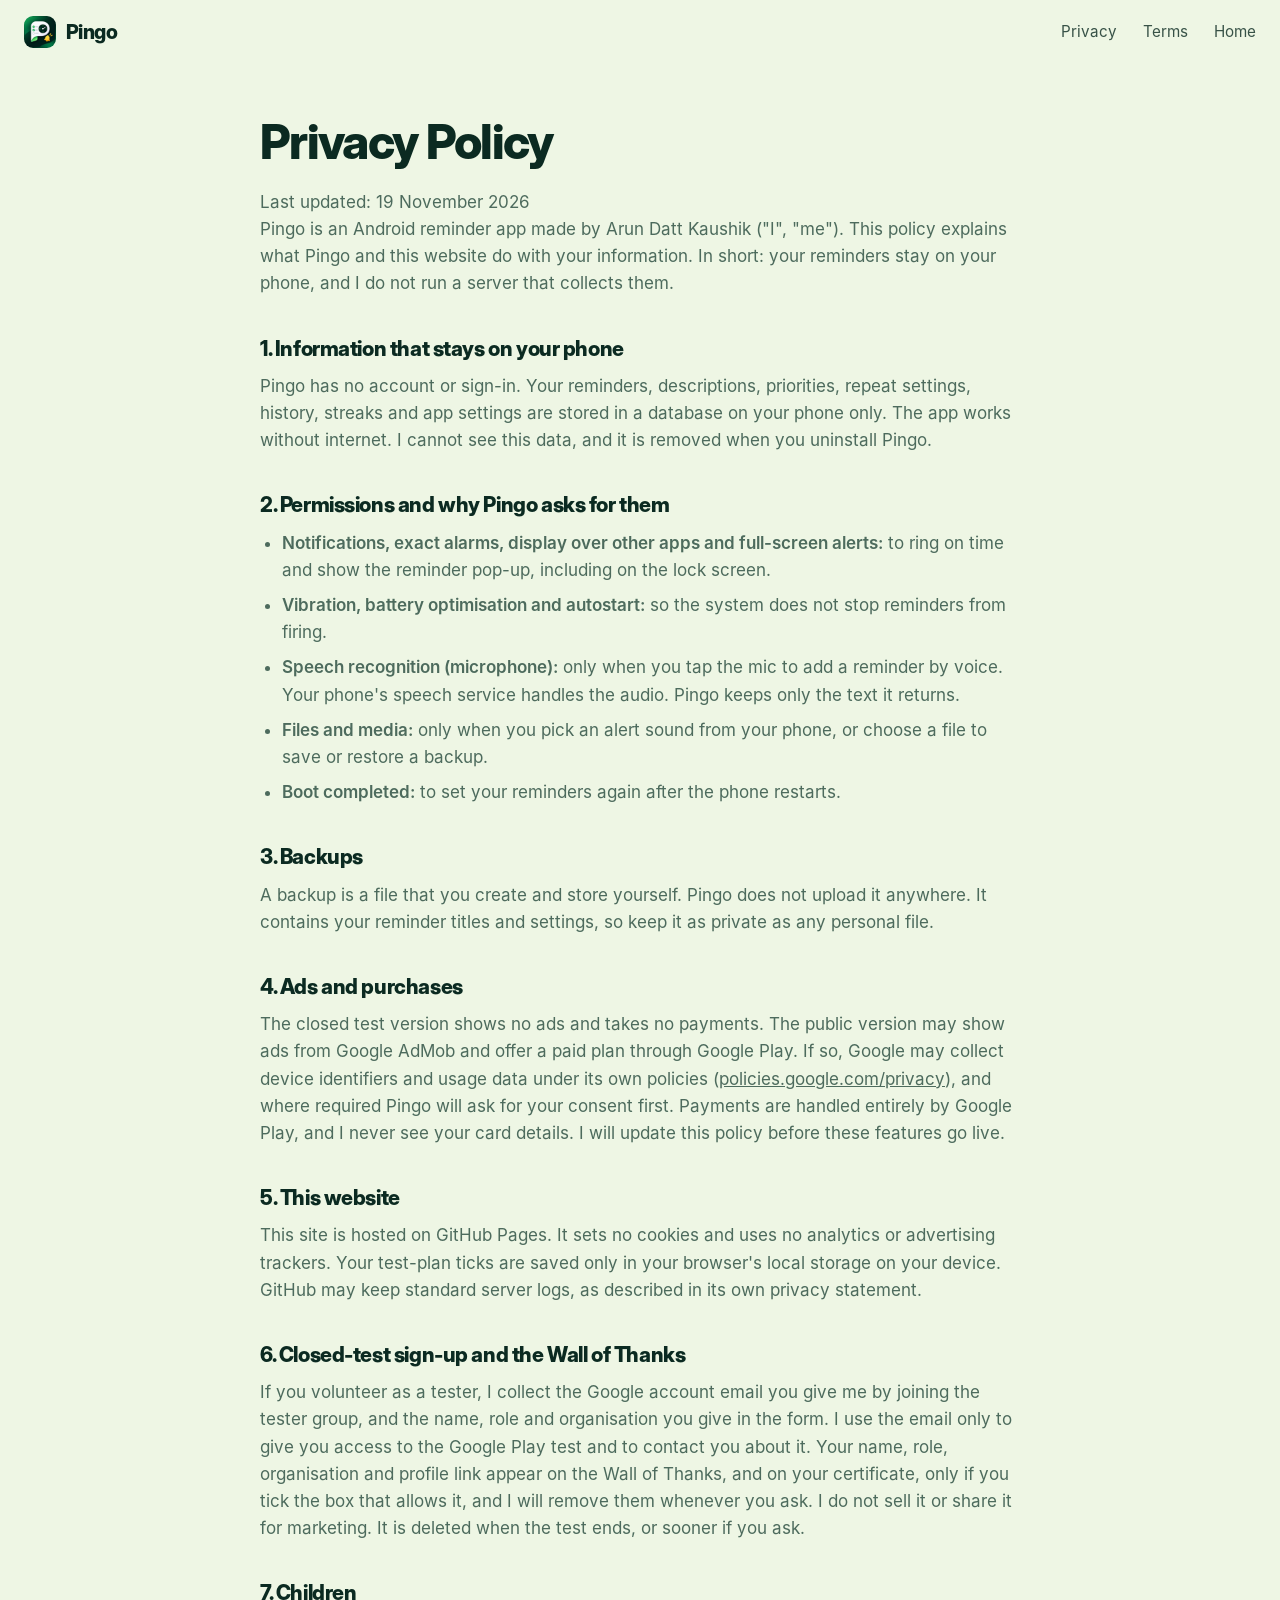
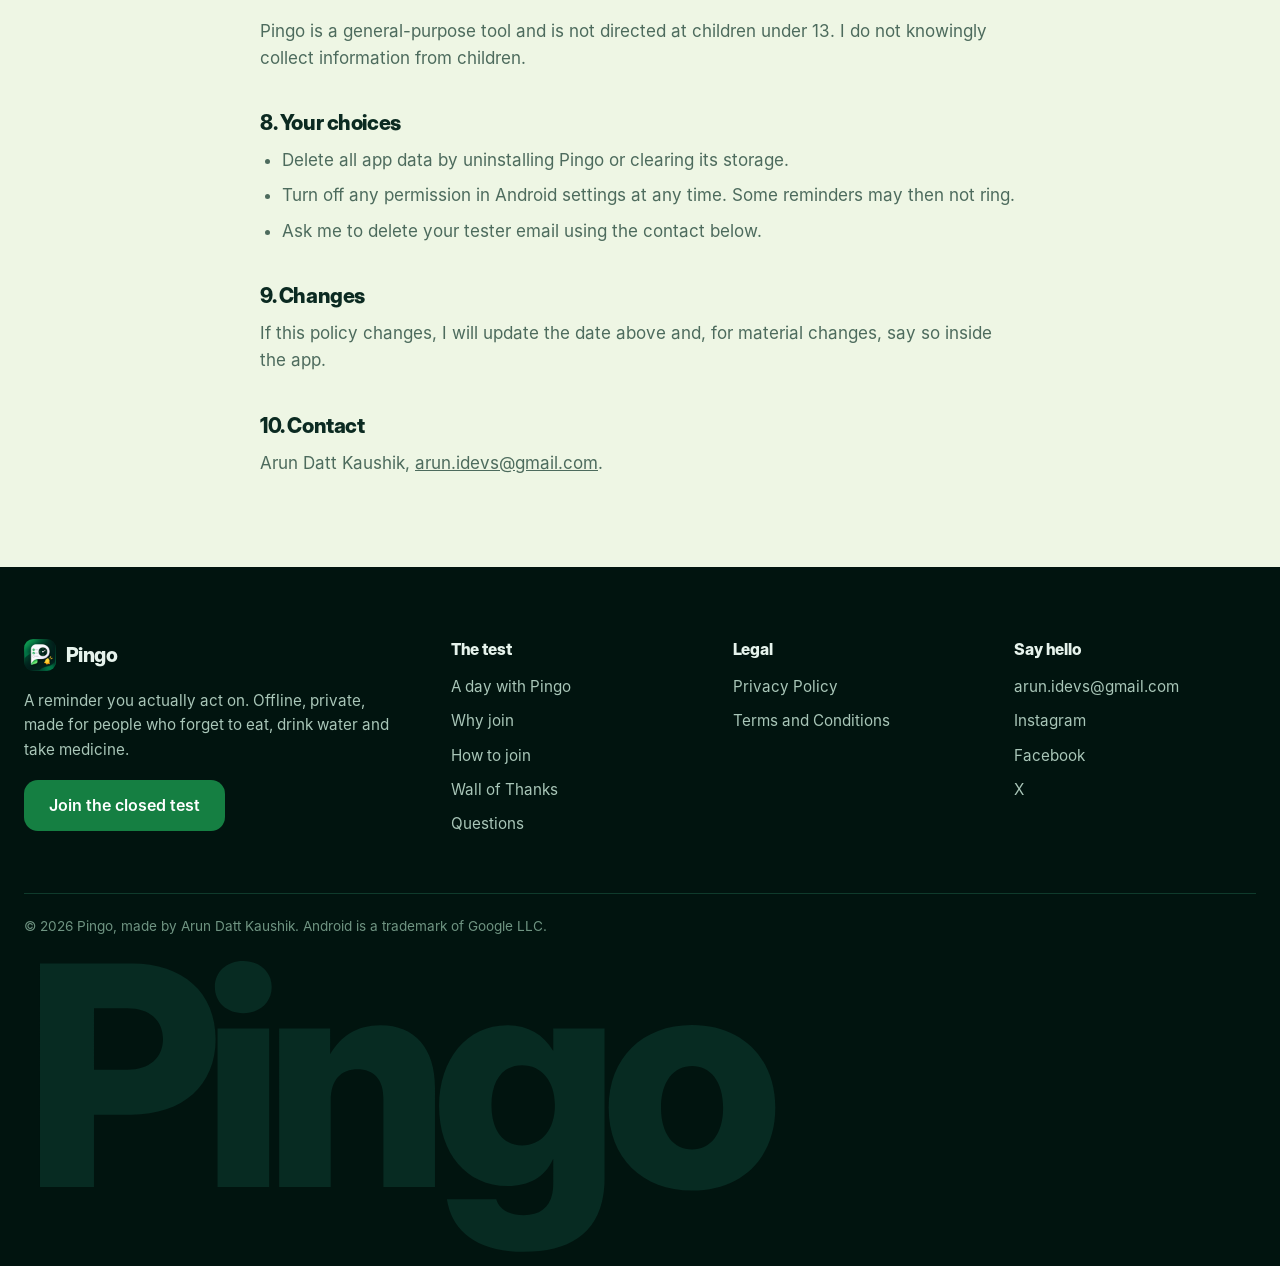
==== commit 84d046f0: "Site: add X link Co-Authored-By: Claude Sonnet 5.5 <noreply@anthropic.com> Claude-Session: https://c" ====
--- a/privacy.html
+++ b/privacy.html
@@ -74,7 +74,7 @@
     </nav>
     <nav class="f-col" aria-label="Contact" data-hide-if-empty>
       <h4>Say hello</h4>
-      <a data-email href="#"></a><a data-wa>WhatsApp</a><a data-social="linkedin">LinkedIn</a><a data-social="instagram">Instagram</a><a data-social="facebook">Facebook</a>
+      <a data-email href="#"></a><a data-wa>WhatsApp</a><a data-social="linkedin">LinkedIn</a><a data-social="instagram">Instagram</a><a data-social="facebook">Facebook</a><a data-social="x">X</a>
     </nav>
   </div>
   <div class="wrap foot-end">
--- a/styles.css
+++ b/styles.css
@@ -480,7 +480,7 @@
 .f-col a { text-decoration: none; color: #a9c6b8; transition: color .2s; }
 .f-col a:hover { color: var(--bell); }
 .foot-end { display: flex; flex-wrap: wrap; justify-content: space-between; gap: 10px; margin-top: 56px; padding: 22px 0; border-top: 1px solid #0f3b2c; font-size: .85rem; color: #6f9482; position: relative; z-index: 1; }
-.bigmark { font: 800 clamp(120px, 24vw, 380px)/.72 var(--display); letter-spacing: -.06em; color: #072b22; margin: -.1em 0 -.06em 2vw; user-select: none; pointer-events: none; white-space: nowrap; }
+.bigmark { font: 800 clamp(120px, 24vw, 380px)/1 var(--display); letter-spacing: -.06em; color: #072b22; margin: -.12em 0 0 2vw; padding-bottom: .12em; user-select: none; pointer-events: none; white-space: nowrap; }
 
 /* ---------- mobile dock ---------- */
 .dock { display: none; }
@@ -501,8 +501,43 @@
 .cert-msg { color: var(--muted); max-width: 40rem; }
 .popup .sn { font-size: .66em; margin-top: 1em; }
 
-/* sample wall entries */
-.seat.sample { position: relative; background: #0f3b2c; border: 1px dashed #2b6f59; }
-.seat.sample .av { color: #02221d; background: linear-gradient(135deg, var(--c1), var(--c2)); }
-.seat .tag { display: inline-block; align-self: flex-start; margin-top: 6px; padding: 1px 9px; border-radius: 99px; font-size: .72rem; background: #14493a; color: #a9c6b8; }
-.wallnote { color: #8fb0a0; font-size: .9rem; margin-top: 10px; }
+/* wall of thanks: moving strip */
+.wallstrip { display: grid; gap: 14px; margin-top: 28px; }
+.marq { overflow: hidden; -webkit-mask-image: linear-gradient(90deg, transparent, #000 8%, #000 92%, transparent); mask-image: linear-gradient(90deg, transparent, #000 8%, #000 92%, transparent); }
+.track { display: flex; gap: 14px; width: max-content; animation: marq 40s linear infinite; }
+.marq.rev .track { animation-direction: reverse; animation-duration: 65s; }
+.marq:hover .track { animation-play-state: paused; }
+@keyframes marq { to { transform: translateX(calc(-50% - 7px)); } }
+.chip { display: flex; align-items: center; gap: 14px; padding: 14px 22px 14px 14px; border-radius: 99px; background: #0f3b2c; border: 1px solid #2b6f59; text-decoration: none; color: inherit; flex: none; }
+.chip .av { width: 48px; height: 48px; color: #02221d; }
+.chip b { display: block; font: 800 1.05rem var(--display); letter-spacing: -.02em; color: #e6f3ec; white-space: nowrap; }
+.chip .role { white-space: nowrap; }
+.wallnote { color: #5f8574; font-size: .75rem; margin-top: 10px; }
+@media (prefers-reduced-motion: reduce) { .track { animation: none; flex-wrap: wrap; width: auto; } .track .chip[aria-hidden] { display: none; } }
+#wall { overflow-x: clip; }
+
+/* tighter gap after the wall */
+#wall { padding-bottom: clamp(8px, 2vw, 24px); }
+#plan { padding-top: clamp(40px, 6vw, 80px); }
+
+/* nav logo: scales up with a small shake, only on hover */
+.nav .brand img { transition: transform .25s cubic-bezier(.3,1.5,.5,1); }
+.nav .brand:hover img { animation: logoShake .5s ease-in-out; transform: scale(1.12); }
+@keyframes logoShake { 0%, 100% { rotate: 0deg; } 25% { rotate: -9deg; } 50% { rotate: 8deg; } 75% { rotate: -4deg; } }
+@media (prefers-reduced-motion: reduce) { .nav .brand:hover img { animation: none; } }
+
+/* heads-up timeline: fills the tile and draws itself in */
+.t-many .points { flex: 1; margin-top: 28px; padding-top: 0; align-content: space-between; }
+.points::before { transform-origin: top; }
+.points.arm::before { transform: scaleY(0); }
+.points.arm li { opacity: 0; transform: translateY(14px); }
+.points.arm li::before { transform: scale(0); }
+.points.go::before { transform: scaleY(1); transition: transform 1.6s cubic-bezier(.3,.7,.2,1) .1s; }
+.points.go li { opacity: 1; transform: none; transition: opacity .6s ease, transform .6s cubic-bezier(.2,.8,.2,1); }
+.points.go li::before { transform: scale(1); transition: transform .5s cubic-bezier(.3,1.6,.5,1); }
+.points.go li:nth-child(1), .points.go li:nth-child(1)::before { transition-delay: .2s; }
+.points.go li:nth-child(2), .points.go li:nth-child(2)::before { transition-delay: .8s; }
+.points.go li:nth-child(3), .points.go li:nth-child(3)::before { transition-delay: 1.4s; }
+.points.go li.now::before { animation: nowPulse 2.2s ease-out 2s infinite; }
+@keyframes nowPulse { 0% { box-shadow: 0 0 0 0 rgba(254,216,57,.5); } 70%, 100% { box-shadow: 0 0 0 14px rgba(254,216,57,0); } }
+@media (prefers-reduced-motion: reduce) { .points.arm::before, .points.arm li, .points.arm li::before { transform: none; opacity: 1; } .points.go li.now::before { animation: none; } }
